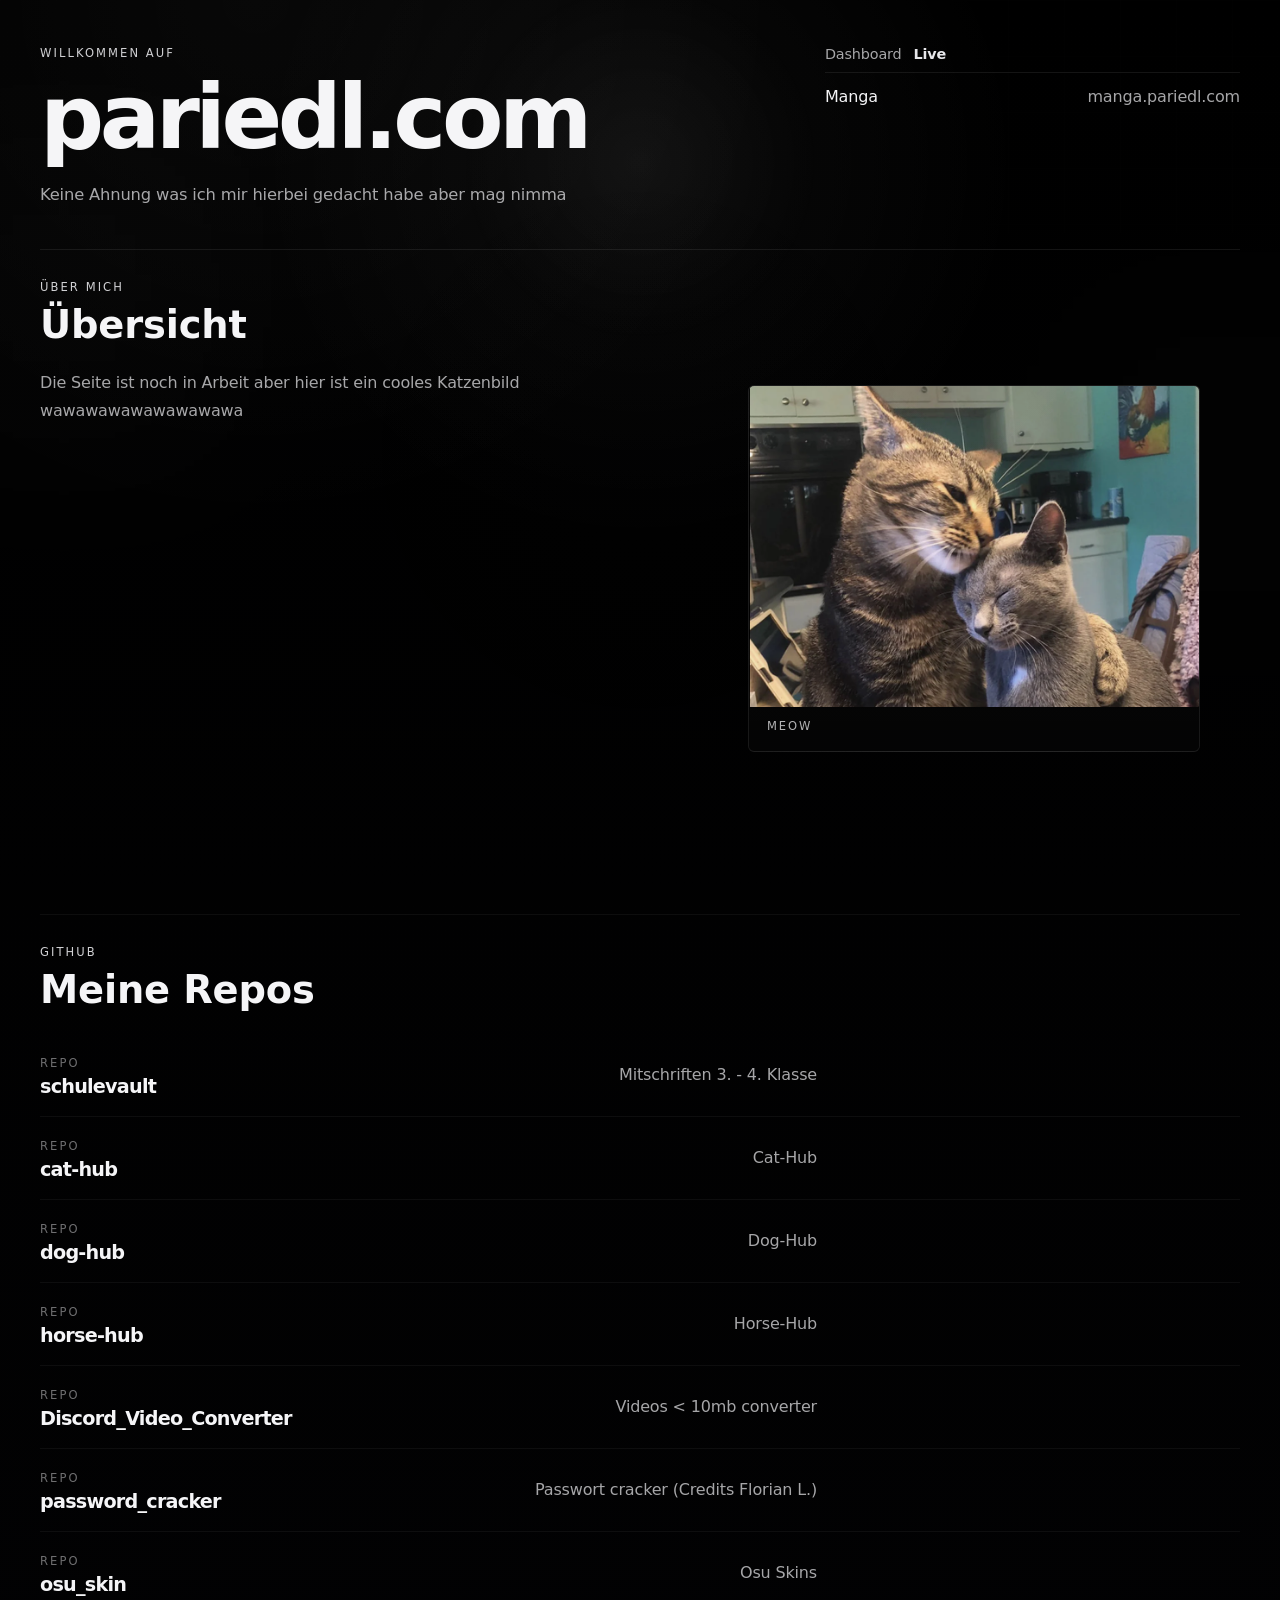
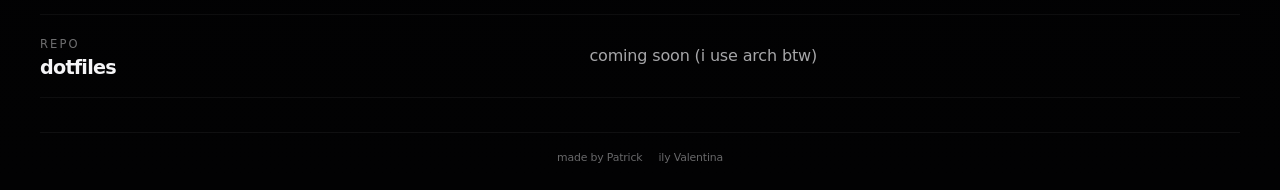
==== index.html @ 6866efeb "first commit" ====
<!doctype html>
<html lang="de">
  <head>
    <meta charset="UTF-8" />
    <meta name="viewport" content="width=device-width, initial-scale=1.0" />
    <meta name="description" content="Patrick's personal hub with welcome, about, projects and dashboard links." />
    <title>pariedl.com</title>
    <link rel="stylesheet" href="styles.css" />
  </head>
  <body>
    <div class="background-grid"></div>
    <div class="aurora aurora-left"></div>
    <div class="aurora aurora-right"></div>
    <div class="spotlight" aria-hidden="true"></div>

    <main class="shell">
      <section class="hero reveal">
        <div class="hero-copy">
          <p class="eyebrow">Willkommen auf</p>
          <h1>pariedl.com</h1>
          <p class="lede">
            Keine Ahnung was ich mir hierbei gedacht habe aber mag nimma
          </p>
        </div>

        <aside class="dashboard-panel" id="dashboard">
          <div class="panel-header">
            <span>Dashboard</span>
            <span class="status">Live</span>
          </div>
          <a class="link-row" href="https://manga.pariedl.com" target="_blank" rel="noopener noreferrer">
            <span>Manga</span>
            <span>manga.pariedl.com</span>
          </a>
          <!--
          <a class="link-row" href="https://pariedl.com" target="_blank" rel="noopener noreferrer">
            <span>Home</span>
            <span>Main domain</span>
          </a>
          -->
        </aside>
      </section>

      <section class="section reveal">
        <div class="section-head">
          <p class="section-label">Über mich</p>
          <h2>Übersicht</h2>
        </div>
        <div class="section-body split">
          <div>
            <p>
              Die Seite ist noch in Arbeit aber hier ist ein cooles Katzenbild
            </p>
            <p>
             wawawawawawawawawa
            </p>
          </div>
          <a class="image-link" href="https://patrickmaganime.github.io/cat-hub/" target="_blank" rel="noopener noreferrer">
            <figure class="image-placeholder">
              <img class="image-placeholder-media" src="bilder/car-love.png" alt="Bildplatzhalter für den Über-mich-Bereich" loading="lazy" />
              <figcaption class="image-placeholder-content">
                <span>meow</span>
              </figcaption>
            </figure>
          </a>
        </div>
      </section>

      <section class="section github-section reveal">
        <div class="section-head">
          <p class="section-label">GitHub</p>
          <h2>
            <a class="section-title-link" href="https://github.com/PatrickMagAnime" target="_blank" rel="noopener noreferrer">
              Meine Repos
            </a>
          </h2>
        </div>
        <div class="section-body github-layout">
          <div class="project-list github-list">
            <a class="project-row" href="https://github.com/PatrickMagAnime/schulevault" target="_blank" rel="noopener noreferrer">
              <div>
                <span class="project-meta">Repo</span>
                <h3>schulevault</h3>
              </div>
              <p>Mitschriften 3. - 4. Klasse</p>
            </a>

            <a class="project-row" href="https://patrickmaganime.github.io/cat-hub/" target="_blank" rel="noopener noreferrer">
              <div>
                <span class="project-meta">Repo</span>
                <h3>cat-hub</h3>
              </div>
              <p>Cat-Hub</p>
            </a>

            <a class="project-row" href="https://patrickmaganime.github.io/dog-hub/" target="_blank" rel="noopener noreferrer">
              <div>
                <span class="project-meta">Repo</span>
                <h3>dog-hub</h3>
              </div>
              <p>Dog-Hub</p>
            </a>

            <a class="project-row" href="https://patrickmaganime.github.io/horse-hub/" target="_blank" rel="noopener noreferrer">
              <div>
                <span class="project-meta">Repo</span>
                <h3>horse-hub</h3>
              </div>
              <p>Horse-Hub</p>
            </a>

            <a class="project-row" href="https://github.com/PatrickMagAnime/Discord_Video_Converter" target="_blank" rel="noopener noreferrer">
              <div>
                <span class="project-meta">Repo</span>
                <h3>Discord_Video_Converter</h3>
              </div>
              <p>Videos < 10mb converter</p>
            </a>

            <a class="project-row" href="https://github.com/PatrickMagAnime/password_cracker" target="_blank" rel="noopener noreferrer">
              <div>
                <span class="project-meta">Repo</span>
                <h3>password_cracker</h3>
              </div>
              <p>Passwort cracker (Credits Florian L.)</p>
            </a>

            <a class="project-row" href="https://github.com/PatrickMagAnime/osu_skin" target="_blank" rel="noopener noreferrer">
              <div>
                <span class="project-meta">Repo</span>
                <h3>osu_skin</h3>
              </div>
              <p>Osu Skins</p>
            </a>

            <a class="project-row" href="https://github.com/PatrickMagAnime/dotfiles" target="_blank" rel="noopener noreferrer">
              <div>
                <span class="project-meta">Repo</span>
                <h3>dotfiles</h3>
              </div>
              <p>coming soon (i use arch btw)</p>
            </a>
          </div>
        </div>
      </section>


      <footer class="footer">
        <span>made by Patrick</span>
        <span>ily Valentina</span>
      </footer>
    </main>

    <script src="script.js"></script>
  </body>
</html>
---- styles.css ----
:root {
  color-scheme: dark;
  --bg: #020203;
  --surface: #0a0a0d;
  --surface-strong: #101015;
  --surface-soft: rgba(255, 255, 255, 0.03);
  --line: rgba(255, 255, 255, 0.08);
  --line-strong: rgba(255, 255, 255, 0.14);
  --text: #f5f5f7;
  --muted: rgba(245, 245, 247, 0.68);
  --accent: #d0d0d3;
  --shadow: 0 24px 80px rgba(0, 0, 0, 0.55);
  --radius: 6px;
  --pointer-x: 50vw;
  --pointer-y: 18vh;
}

* {
  box-sizing: border-box;
}

html {
  scroll-behavior: smooth;
}

body {
  margin: 0;
  min-height: 100vh;
  display: flex;
  flex-direction: column;
  background:
    radial-gradient(circle at var(--pointer-x) var(--pointer-y), rgba(255, 255, 255, 0.04), transparent 22%),
    radial-gradient(circle at 20% 0%, rgba(255, 255, 255, 0.03), transparent 26%),
    linear-gradient(180deg, #000 0%, var(--bg) 100%);
  color: var(--text);
  font-family: "SF Pro Display", "SF Pro Text", -apple-system, BlinkMacSystemFont, "Segoe UI", system-ui, sans-serif;
  overflow-x: hidden;
  letter-spacing: -0.01em;
}

body::before {
  content: "";
  position: fixed;
  inset: 0;
  pointer-events: none;
  background-image: linear-gradient(rgba(255, 255, 255, 0.025) 1px, transparent 1px), linear-gradient(90deg, rgba(255, 255, 255, 0.025) 1px, transparent 1px);
  background-size: 56px 56px;
  opacity: 0.25;
  mask-image: linear-gradient(180deg, rgba(0, 0, 0, 0.8), transparent 95%);
}

.background-grid,
.aurora,
.spotlight {
  position: fixed;
  pointer-events: none;
}

.background-grid {
  inset: 0;
  background: radial-gradient(circle at center, rgba(255, 255, 255, 0.02), transparent 55%);
  opacity: 0.25;
}

.aurora {
  filter: blur(90px);
  opacity: 0.14;
}

.aurora-left {
  width: 24rem;
  height: 24rem;
  left: -8rem;
  top: 6rem;
  background: rgba(255, 255, 255, 0.12);
}

.aurora-right {
  width: 22rem;
  height: 22rem;
  right: -8rem;
  top: 18rem;
  background: rgba(255, 255, 255, 0.08);
}

.spotlight {
  left: calc(var(--pointer-x) - 12rem);
  top: calc(var(--pointer-y) - 12rem);
  width: 24rem;
  height: 24rem;
  border-radius: 50%;
  background: radial-gradient(circle, rgba(255, 255, 255, 0.06) 0%, transparent 68%);
  opacity: 0.6;
}

.shell {
  position: relative;
  flex: 1;
  min-height: 100svh;
  z-index: 1;
  width: min(1200px, calc(100% - 28px));
  margin: 0 auto;
  padding: 18px 0 16px;
  display: flex;
  flex-direction: column;
}

.hero {
  display: grid;
  grid-template-columns: minmax(0, 1.55fr) minmax(280px, 0.85fr);
  gap: 28px;
  padding: 28px 0 40px;
  border-bottom: 1px solid var(--line);
}

.eyebrow,
.section-label,
.project-meta {
  margin: 0 0 12px;
  color: var(--accent);
  text-transform: uppercase;
  letter-spacing: 0.18em;
  font-size: 0.72rem;
}

.hero h1,
.content-card h2,
.projects h2,
.project-card h3 {
  margin: 0;
  letter-spacing: -0.05em;
  line-height: 1.02;
}

.hero h1 {
  font-size: clamp(3rem, 7vw, 6.6rem);
  max-width: 8ch;
}

.lede,
.content-card p,
.section-note,
.project-card p,
.mini-subtitle {
  margin: 0;
  color: var(--muted);
  line-height: 1.7;
}

.lede {
  margin-top: 18px;
  max-width: 64ch;
  font-size: 1.02rem;
}

.button,
.project-card,
.mini-card {
  color: inherit;
  text-decoration: none;
  transition: transform 180ms ease, border-color 180ms ease, background 180ms ease, box-shadow 180ms ease;
}

.button {
  display: inline-flex;
  align-items: center;
  justify-content: center;
  min-height: 44px;
  padding: 0 16px;
  border-radius: 999px;
  border: 1px solid var(--line-strong);
  background: rgba(255, 255, 255, 0.02);
  font-weight: 600;
}

.button.primary {
  background: rgba(255, 255, 255, 0.06);
}

.button.ghost {
  background: transparent;
}

.button:hover,
.button:focus-visible,
.project-card:hover,
.project-card:focus-visible,
.mini-card:hover,
.mini-card:focus-visible {
  transform: translateY(-2px);
  border-color: rgba(255, 255, 255, 0.2);
  box-shadow: 0 14px 28px rgba(0, 0, 0, 0.28);
  outline: none;
}

.button.wide {
  width: 100%;
}

.dashboard-panel {
  display: grid;
  gap: 10px;
  align-content: start;
  padding: 0;
}

.panel-header,
.section-head,
.section-head.compact {
  display: flex;
  justify-content: flex-start;
  align-items: flex-start;
  gap: 12px;
}

.panel-header {
  font-size: 0.9rem;
  color: var(--muted);
}

.status {
  color: #e7e7ea;
  font-weight: 600;
}

.link-row {
  display: flex;
  justify-content: space-between;
  align-items: center;
  gap: 16px;
  padding: 14px 0;
  color: inherit;
  text-decoration: none;
  border-top: 1px solid var(--line);
}

.link-row span:last-child {
  color: var(--muted);
}

.link-row:hover,
.link-row:focus-visible {
  outline: none;
  color: var(--text);
}

.section {
  padding: 30px 0 34px;
}

.github-section {
  margin-top: 7rem;
}

.github-layout {
  grid-template-columns: 1fr;
  gap: 24px;
}

.github-list {
  width: 100%;
  justify-self: start;
}

.section-head {
  display: grid;
  gap: 8px;
  margin-bottom: 22px;
}

.section-head h2 {
  margin: 0;
  font-size: clamp(1.9rem, 3vw, 2.8rem);
}

.section-title-link {
  color: inherit;
  text-decoration: none;
}

.section-title-link:hover,
.section-title-link:focus-visible {
  outline: none;
  color: var(--text);
}

.section-head .section-label {
  margin-bottom: 0;
}

.section-body {
  display: grid;
  gap: 18px;
}

.section-body.split {
  grid-template-columns: minmax(0, 1.1fr) minmax(260px, 0.9fr);
  align-items: start;
}

.section-body.compact {
  max-width: 60ch;
}

.section-body p {
  margin: 0;
  color: var(--muted);
  line-height: 1.75;
}

.image-link {
  display: block;
  color: inherit;
  text-decoration: none;
}

.image-link:hover,
.image-link:focus-visible {
  outline: none;
}

.image-placeholder {
  position: relative;
  display: grid;
  gap: 0;
  overflow: hidden;
  background:
    linear-gradient(180deg, rgba(255, 255, 255, 0.04), rgba(255, 255, 255, 0.015)),
    radial-gradient(circle at top, rgba(255, 255, 255, 0.05), transparent 55%);
  border: 1px solid var(--line);
  border-radius: var(--radius);
}

.image-placeholder.large {
  width: 100%;
}

.image-placeholder-media {
  width: 100%;
  height: auto;
  display: block;
  transform: translateY(-14px);
  margin-bottom: -14px;
  opacity: 0.95;
}

.image-placeholder-media.is-missing {
  opacity: 0;
}

.image-placeholder-content {
  display: grid;
  gap: 10px;
  padding: 12px 18px 18px;
}

.image-placeholder-content span {
  font-size: 0.72rem;
  letter-spacing: 0.16em;
  text-transform: uppercase;
  color: rgba(245, 245, 247, 0.72);
}

.image-placeholder-content p {
  margin-top: 10px;
  max-width: 32ch;
  color: var(--muted);
}

.gallery-grid {
  display: grid;
  grid-template-columns: 1.25fr 1fr 1fr;
  gap: 18px;
}

.project-list {
  display: grid;
}

.project-row {
  display: grid;
  grid-template-columns: minmax(0, 0.8fr) minmax(0, 1.2fr);
  gap: 20px;
  align-items: center;
  padding: 18px 0;
  color: inherit;
  text-decoration: none;
  border-bottom: 1px solid rgba(255, 255, 255, 0.05);
}

.project-row:hover,
.project-row:focus-visible {
  outline: none;
  color: var(--text);
}

.project-row h3 {
  margin: 4px 0 0;
  font-size: 1.2rem;
  letter-spacing: -0.04em;
}

.project-row p {
  margin: 0;
  color: var(--muted);
  text-align: right;
}

.github-list .project-row p {
  max-width: 28ch;
}

.github-list .project-row h3 {
  word-break: break-word;
}

.project-meta {
  color: rgba(245, 245, 247, 0.45);
  margin-bottom: 0;
}

.gallery-grid {
  display: grid;
  grid-template-columns: 1.25fr 1fr 1fr;
  gap: 18px;
}

.section + .section {
  border-top: 1px solid rgba(255, 255, 255, 0.05);
}

.footer {
  display: flex;
  justify-content: center;
  gap: 16px;
  padding: 18px 0 10px;
  border-top: 1px solid rgba(255, 255, 255, 0.06);
  font-size: 0.68rem;
  color: rgba(245, 245, 247, 0.42);
  margin-top: auto;
}

.reveal {
  opacity: 0;
  transform: translateY(18px);
  transition: opacity 700ms ease, transform 700ms ease;
}

.reveal.is-visible {
  opacity: 1;
  transform: translateY(0);
}

.click-ripple {
  position: fixed;
  width: 18px;
  height: 18px;
  border-radius: 50%;
  pointer-events: none;
  border: 1px solid rgba(255, 255, 255, 0.38);
  transform: translate(-50%, -50%) scale(0.1);
  animation: ripple 520ms ease-out forwards;
}

@keyframes ripple {
  0% {
    opacity: 0.75;
    transform: translate(-50%, -50%) scale(0.1);
  }

  100% {
    opacity: 0;
    transform: translate(-50%, -50%) scale(3.2);
  }
}

@media (max-width: 960px) {
  .hero,
  .section-body.split,
  .gallery-grid,
  .project-row {
    grid-template-columns: 1fr;
  }

  .section-head {
    flex-direction: column;
  }

  .section-note {
    max-width: none;
    text-align: left;
  }

  .project-row p {
    text-align: left;
  }

  .github-list .project-row p {
    max-width: none;
  }
}

@media (max-width: 640px) {
  .shell {
    width: min(100% - 16px, 1200px);
  }

  .hero,
  .section {
    padding: 22px 0 26px;
  }

  .github-section {
    margin-top: 4rem;
  }

  .hero h1 {
    max-width: 100%;
  }

  .project-row {
    gap: 10px;
  }

  .footer {
    flex-direction: column;
    gap: 4px;
    align-items: center;
  }
}

@media (prefers-reduced-motion: reduce) {
  html {
    scroll-behavior: auto;
  }

  *,
  *::before,
  *::after {
    animation-duration: 0.01ms !important;
    animation-iteration-count: 1 !important;
    transition-duration: 0.01ms !important;
  }
}
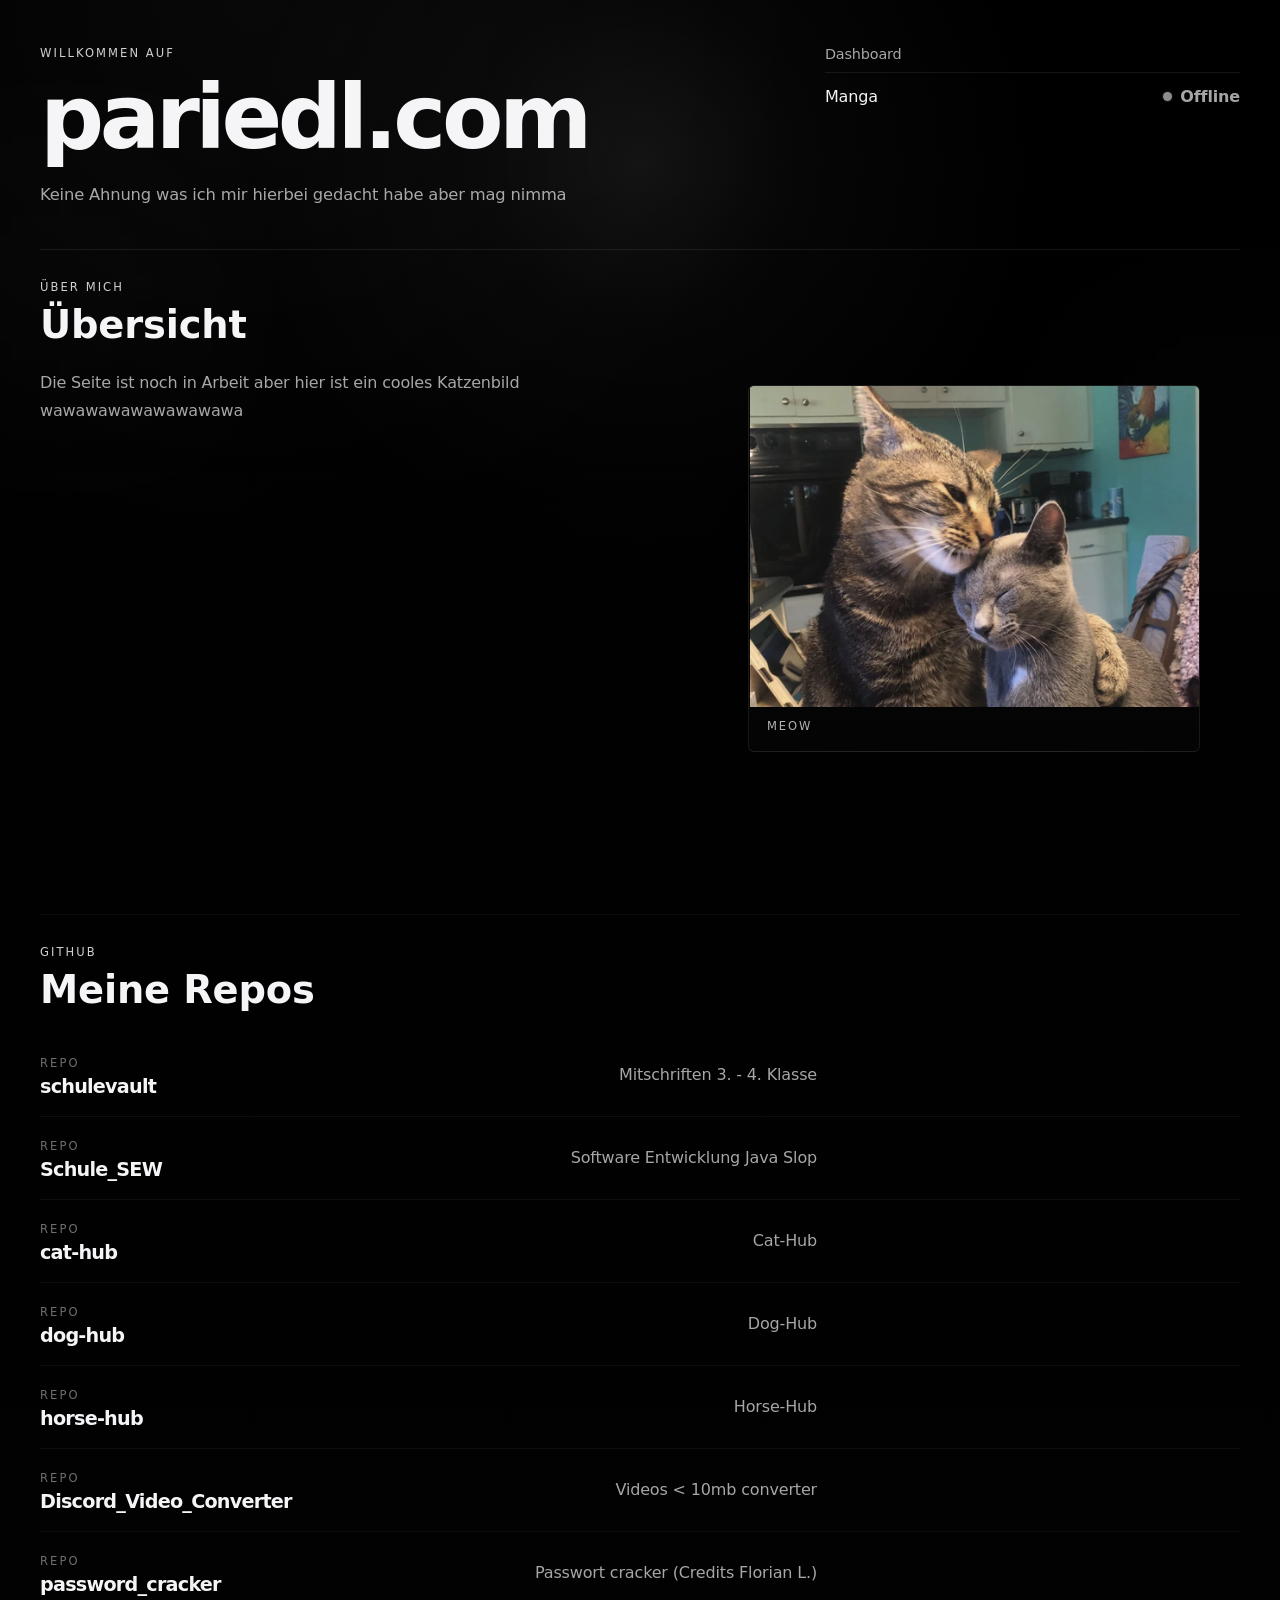
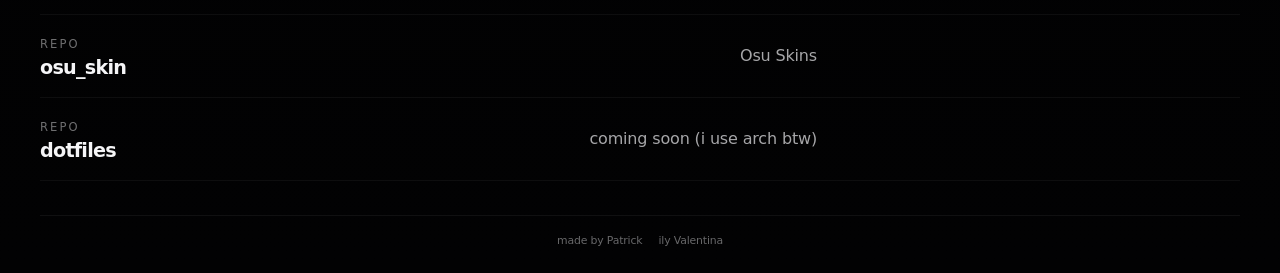
==== commit 0f3d18f5: "minor changes" ====
--- a/index.html
+++ b/index.html
@@ -4,6 +4,7 @@
     <meta charset="UTF-8" />
     <meta name="viewport" content="width=device-width, initial-scale=1.0" />
     <meta name="description" content="Patrick's personal hub with welcome, about, projects and dashboard links." />
+    <meta name="site-marker" content="pariedl-home-2026-07-13" />
     <title>pariedl.com</title>
     <link rel="stylesheet" href="styles.css" />
   </head>
@@ -26,11 +27,13 @@
         <aside class="dashboard-panel" id="dashboard">
           <div class="panel-header">
             <span>Dashboard</span>
-            <span class="status">Live</span>
           </div>
-          <a class="link-row" href="https://manga.pariedl.com" target="_blank" rel="noopener noreferrer">
+          <a class="link-row" href="https://manga.pariedl.com" target="_blank" rel="noopener noreferrer" data-service-url="https://manga.pariedl.com">
             <span>Manga</span>
-            <span>manga.pariedl.com</span>
+            <span class="service-status" data-status>
+              <span class="status-dot" aria-hidden="true"></span>
+              <span class="status-text">Prüfe…</span>
+            </span>
           </a>
           <!--
           <a class="link-row" href="https://pariedl.com" target="_blank" rel="noopener noreferrer">
@@ -83,6 +86,14 @@
                 <h3>schulevault</h3>
               </div>
               <p>Mitschriften 3. - 4. Klasse</p>
+            </a>
+
+            <a class="project-row" href="https://github.com/PatrickMagAnime/Schule_SEW" target="_blank" rel="noopener noreferrer">
+              <div>
+                <span class="project-meta">Repo</span>
+                <h3>Schule_SEW</h3>
+              </div>
+              <p>Software Entwicklung Java Slop</p>
             </a>
 
             <a class="project-row" href="https://patrickmaganime.github.io/cat-hub/" target="_blank" rel="noopener noreferrer">
--- a/styles.css
+++ b/styles.css
@@ -219,6 +219,43 @@
 }
 
 .status {
+  display: inline-flex;
+  align-items: center;
+  gap: 8px;
+}
+
+.status-dot {
+  width: 9px;
+  height: 9px;
+  border-radius: 50%;
+  background: #8c8c8c;
+  box-shadow: 0 0 0 1px rgba(255, 255, 255, 0.08);
+}
+
+.status.is-loading .status-dot {
+  background: #8c8c8c;
+}
+
+.status.is-online .status-dot {
+  background: #4ade80;
+  box-shadow: 0 0 10px rgba(74, 222, 128, 0.45);
+}
+
+.status.is-offline .status-dot {
+  background: #ef4444;
+  box-shadow: 0 0 10px rgba(239, 68, 68, 0.45);
+}
+
+.service-status {
+  display: inline-flex;
+  align-items: center;
+  gap: 8px;
+  color: #e7e7ea;
+  font-weight: 600;
+  justify-self: end;
+}
+
+.status {
   color: #e7e7ea;
   font-weight: 600;
 }
@@ -502,24 +539,51 @@
 
 @media (max-width: 640px) {
   .shell {
-    width: min(100% - 16px, 1200px);
+    width: min(100% - 14px, 1200px);
+    padding: 12px 0 12px;
   }
 
   .hero,
   .section {
-    padding: 22px 0 26px;
+    padding: 18px 0 22px;
   }
 
   .github-section {
-    margin-top: 4rem;
+    margin-top: 2.5rem;
+  }
+
+  .hero {
+    gap: 18px;
   }
 
   .hero h1 {
     max-width: 100%;
   }
 
+  .section-head {
+    gap: 4px;
+    margin-bottom: 16px;
+  }
+
+  .section-body {
+    gap: 14px;
+  }
+
+  .link-row {
+    padding: 12px 0;
+  }
+
+  .image-placeholder-content {
+    padding: 10px 14px 14px;
+  }
+
+  .image-placeholder-content p {
+    margin-top: 6px;
+  }
+
   .project-row {
-    gap: 10px;
+    gap: 8px;
+    padding: 14px 0;
   }
 
   .footer {
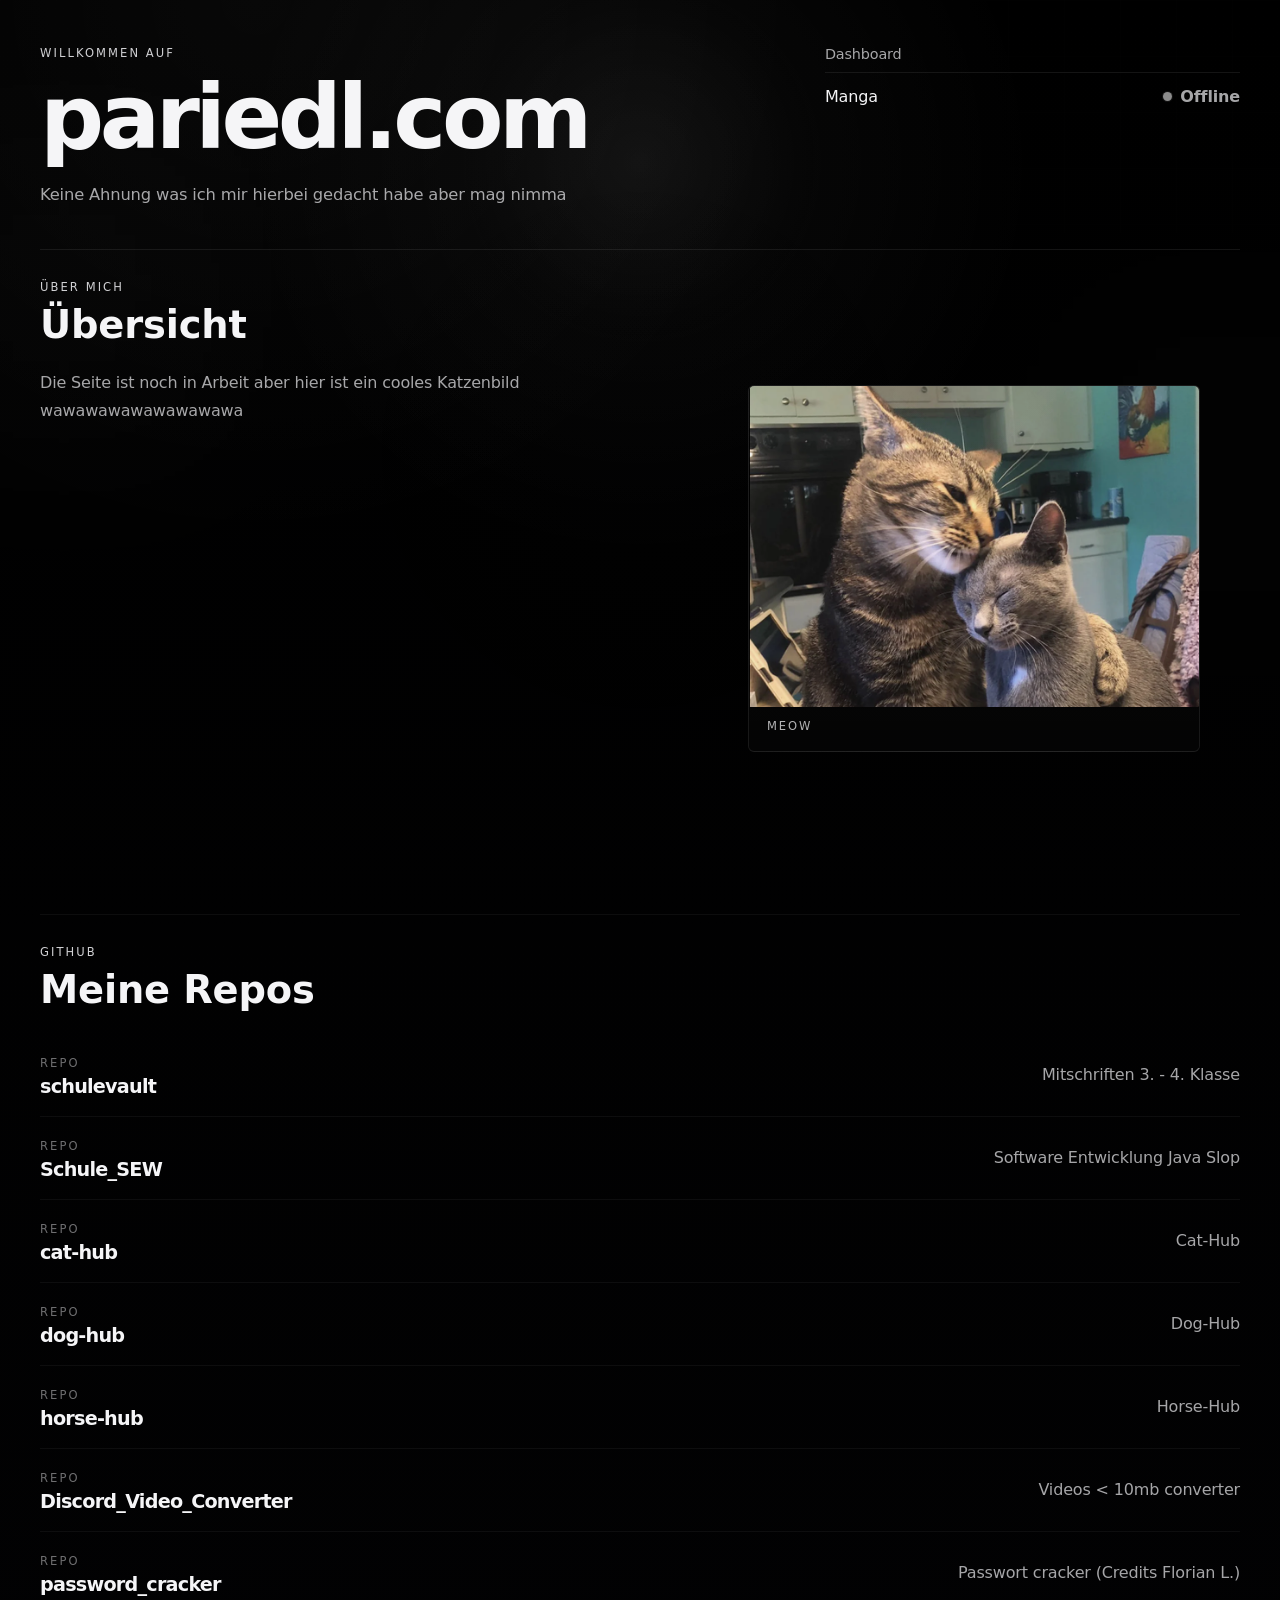
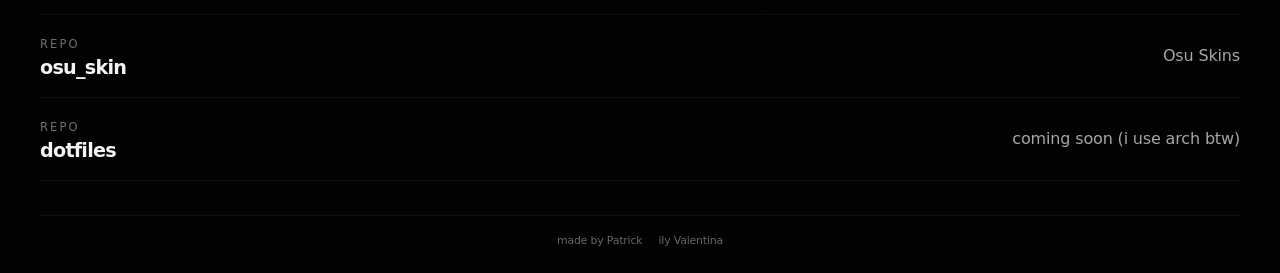
==== commit ff3b8e78: "minor changes" ====
--- a/index.html
+++ b/index.html
@@ -28,7 +28,7 @@
           <div class="panel-header">
             <span>Dashboard</span>
           </div>
-          <a class="link-row" href="https://manga.pariedl.com" target="_blank" rel="noopener noreferrer" data-service-url="https://manga.pariedl.com">
+          <a class="link-row" href="https://manga.pariedl.com" target="_blank" rel="noopener noreferrer" data-service-health="/health/manga">
             <span>Manga</span>
             <span class="service-status" data-status>
               <span class="status-dot" aria-hidden="true"></span>
--- a/styles.css
+++ b/styles.css
@@ -19,6 +19,11 @@
   box-sizing: border-box;
 }
 
+a,
+a:visited {
+  color: inherit;
+}
+
 html {
   scroll-behavior: smooth;
 }
@@ -236,6 +241,11 @@
   background: #8c8c8c;
 }
 
+.status.is-local .status-dot {
+  background: #8c8c8c;
+  box-shadow: 0 0 0 1px rgba(255, 255, 255, 0.08);
+}
+
 .status.is-online .status-dot {
   background: #4ade80;
   box-shadow: 0 0 10px rgba(74, 222, 128, 0.45);
@@ -441,6 +451,7 @@
   margin: 0;
   color: var(--muted);
   text-align: right;
+  justify-self: end;
 }
 
 .github-list .project-row p {
@@ -530,6 +541,7 @@
 
   .project-row p {
     text-align: left;
+    justify-self: start;
   }
 
   .github-list .project-row p {
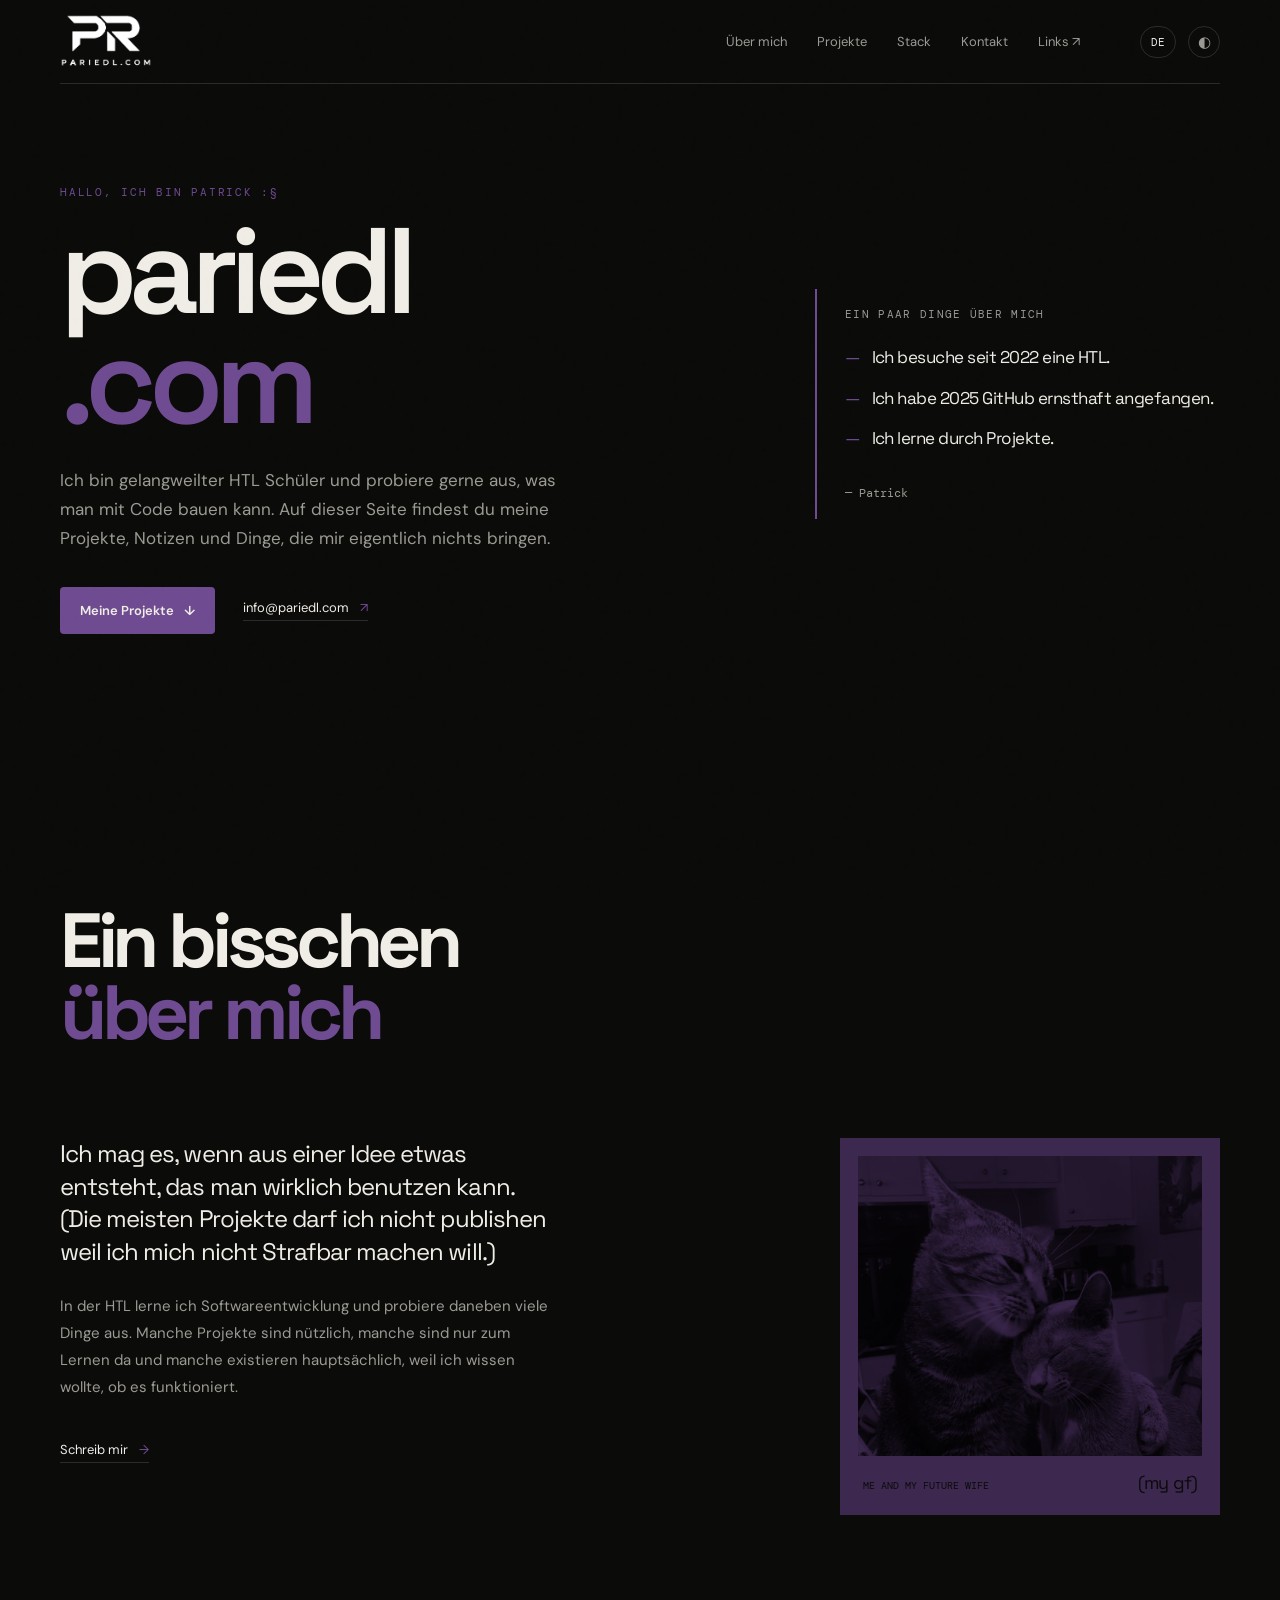
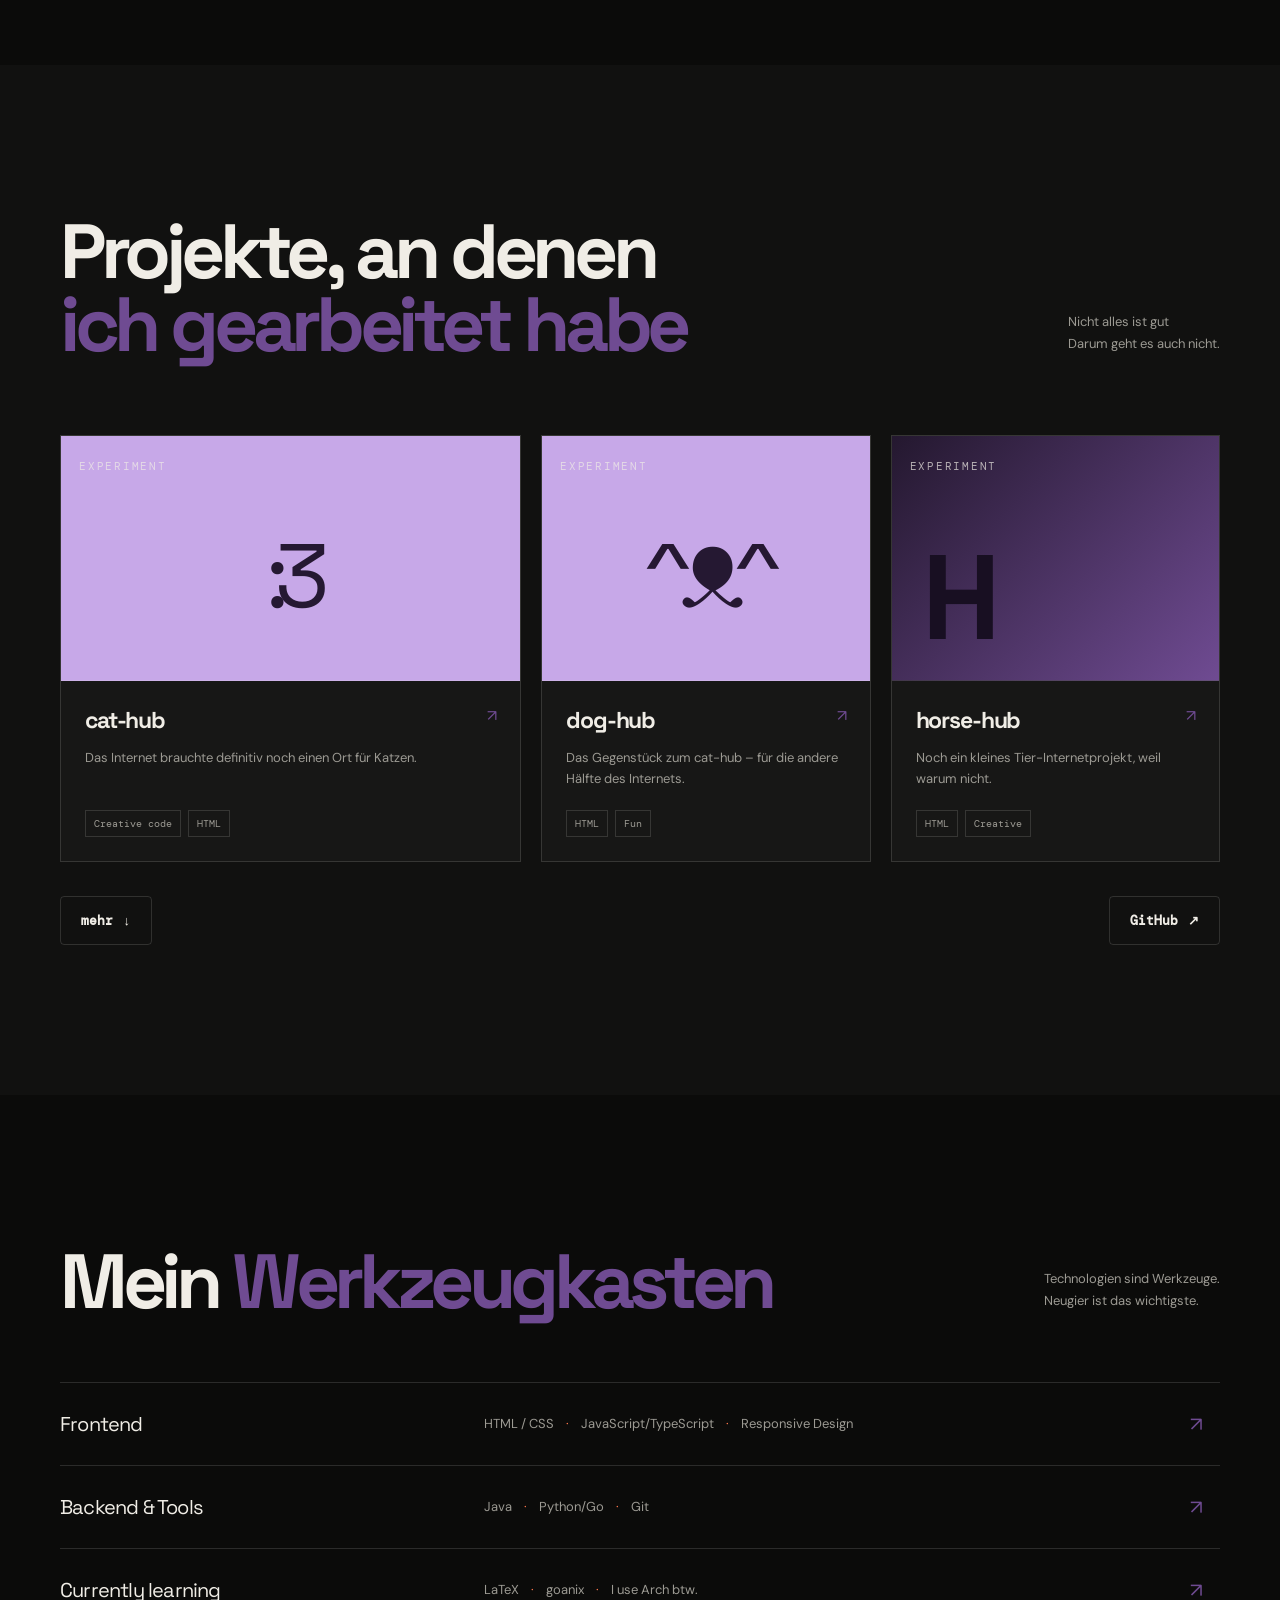
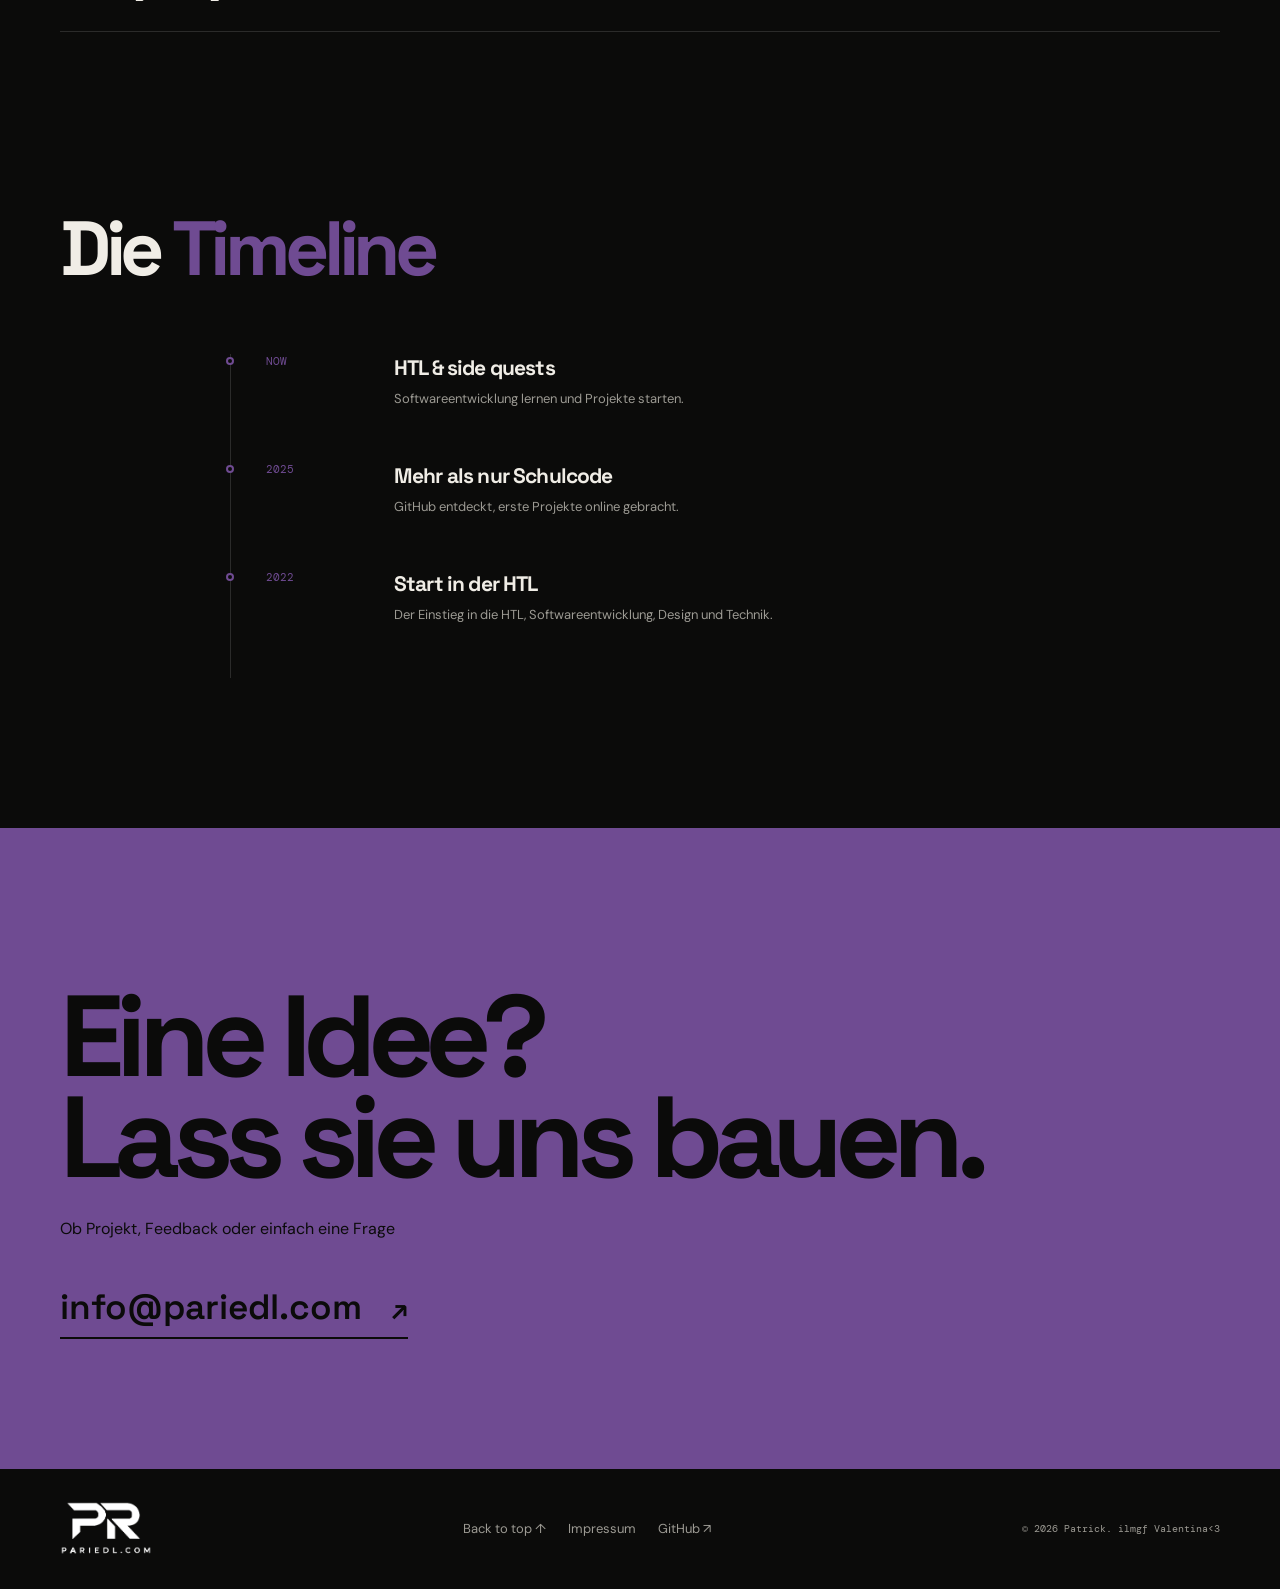
==== commit f2f249ea: "komplett neue seite | wip" ====
--- a/index.html
+++ b/index.html
@@ -3,165 +3,95 @@
   <head>
     <meta charset="UTF-8" />
     <meta name="viewport" content="width=device-width, initial-scale=1.0" />
-    <meta name="description" content="Patrick's personal hub with welcome, about, projects and dashboard links." />
-    <meta name="site-marker" content="pariedl-home-2026-07-13" />
+    <meta name="description" content="pariedl.com" />
+    <meta name="theme-color" content="#080808" />
     <title>pariedl.com</title>
     <link rel="stylesheet" href="styles.css" />
   </head>
-  <body>
-    <div class="background-grid"></div>
-    <div class="aurora aurora-left"></div>
-    <div class="aurora aurora-right"></div>
-    <div class="spotlight" aria-hidden="true"></div>
+  <body class="home-page">
+    <div class="noise" aria-hidden="true"></div>
+    <div class="orb orb-one" aria-hidden="true"></div>
+    <div class="orb orb-two" aria-hidden="true"></div>
 
-    <main class="shell">
-      <section class="hero reveal">
-        <div class="hero-copy">
-          <p class="eyebrow">Willkommen auf</p>
-          <h1>pariedl.com</h1>
-          <p class="lede">
-            Keine Ahnung was ich mir hierbei gedacht habe aber mag nimma
-          </p>
+    <header class="site-header">
+      <a class="brand" href="#top" aria-label="Zur Startseite">
+        <img src="bilder/pariedl-logo.png" alt="pariedl.com" />
+      </a>
+      <nav class="main-nav" aria-label="Hauptnavigation">
+        <a href="#about">Über mich</a>
+        <a href="#work">Projekte</a>
+        <a href="#stack">Stack</a>
+        <a href="#contact">Kontakt</a>
+        <a href="linktree.html">Links ↗</a>
+      </nav>
+      <button class="language-button" type="button" aria-label="Sprache wechseln" title="Sprache wechseln">DE</button>
+      <button class="secret-theme-button" type="button" aria-label="Light- und Dark-Mode wechseln" title="Light- und Dark-Mode wechseln">◐</button>
+      <button class="menu-toggle" aria-label="Menü öffnen" aria-expanded="false">MENU</button>
+    </header>
+
+    <main id="top">
+      <section class="hero page-width">
+        <div class="hero-copy reveal">
+          <p class="kicker">Hallo, ich bin Patrick :§</p>
+          <h1>pariedl<br /><em>.com</em></h1>
+          <p class="hero-text">Ich bin gelangweilter HTL Schüler und probiere gerne aus, was man mit Code bauen kann. Auf dieser Seite findest du meine Projekte, Notizen und Dinge, die mir eigentlich nichts bringen.</p>
+          <div class="hero-actions">
+            <a class="button button-primary" href="#work">Meine Projekte <span>↓</span></a>
+            <a class="text-link" href="mailto:info@pariedl.com">info@pariedl.com <span>↗</span></a>
+          </div>
         </div>
-
-        <aside class="dashboard-panel" id="dashboard">
-          <div class="panel-header">
-            <span>Dashboard</span>
-          </div>
-          <a class="link-row" href="https://manga.pariedl.com" target="_blank" rel="noopener noreferrer" data-service-health="/health/manga">
-            <span>Manga</span>
-            <span class="service-status" data-status>
-              <span class="status-dot" aria-hidden="true"></span>
-              <span class="status-text">Prüfe…</span>
-            </span>
-          </a>
-          <!--
-          <a class="link-row" href="https://pariedl.com" target="_blank" rel="noopener noreferrer">
-            <span>Home</span>
-            <span>Main domain</span>
-          </a>
-          -->
-        </aside>
+        <div class="hero-side hero-note reveal delay-one"><p class="note-label">Ein paar Dinge über mich</p><ul><li>Ich besuche seit 2022 eine HTL.</li><li>Ich habe 2025 GitHub ernsthaft angefangen.</li><li>Ich lerne durch Projekte.</li></ul><span class="note-signature">— Patrick</span></div>
       </section>
 
-      <section class="section reveal">
-        <div class="section-head">
-          <p class="section-label">Über mich</p>
-          <h2>Übersicht</h2>
-        </div>
-        <div class="section-body split">
-          <div>
-            <p>
-              Die Seite ist noch in Arbeit aber hier ist ein cooles Katzenbild
-            </p>
-            <p>
-             wawawawawawawawawa
-            </p>
-          </div>
-          <a class="image-link" href="https://patrickmaganime.github.io/cat-hub/" target="_blank" rel="noopener noreferrer">
-            <figure class="image-placeholder">
-              <img class="image-placeholder-media" src="bilder/car-love.png" alt="Bildplatzhalter für den Über-mich-Bereich" loading="lazy" />
-              <figcaption class="image-placeholder-content">
-                <span>meow</span>
-              </figcaption>
-            </figure>
-          </a>
+      <section id="about" class="section page-width">
+        <div class="section-intro reveal"><h2>Ein bisschen<br /><em>über mich</em></h2></div>
+        <div class="about-grid">
+          <div class="about-copy reveal"><p class="large-copy">Ich mag es, wenn aus einer Idee etwas entsteht, das man wirklich benutzen kann. (Die meisten Projekte darf ich nicht publishen weil ich mich nicht Strafbar machen will.)</p><p>In der HTL lerne ich Softwareentwicklung und probiere daneben viele Dinge aus. Manche Projekte sind nützlich, manche sind nur zum Lernen da und manche existieren hauptsächlich, weil ich wissen wollte, ob es funktioniert.</p><a class="arrow-link" href="#contact">Schreib mir <span>→</span></a></div>
+          <div class="portrait-card reveal delay-one"><img src="bilder/car-love.png" alt="Ein persönlicher Schnappschuss" /><div class="portrait-label"><span>me and my future wife </span><strong>(my gf)</strong></div></div>
         </div>
       </section>
 
-      <section class="section github-section reveal">
-        <div class="section-head">
-          <p class="section-label">GitHub</p>
-          <h2>
-            <a class="section-title-link" href="https://github.com/PatrickMagAnime" target="_blank" rel="noopener noreferrer">
-              Meine Repos
-            </a>
-          </h2>
-        </div>
-        <div class="section-body github-layout">
-          <div class="project-list github-list">
-            <a class="project-row" href="https://github.com/PatrickMagAnime/schulevault" target="_blank" rel="noopener noreferrer">
-              <div>
-                <span class="project-meta">Repo</span>
-                <h3>schulevault</h3>
-              </div>
-              <p>Mitschriften 3. - 4. Klasse</p>
-            </a>
-
-            <a class="project-row" href="https://github.com/PatrickMagAnime/Schule_SEW" target="_blank" rel="noopener noreferrer">
-              <div>
-                <span class="project-meta">Repo</span>
-                <h3>Schule_SEW</h3>
-              </div>
-              <p>Software Entwicklung Java Slop</p>
-            </a>
-
-            <a class="project-row" href="https://patrickmaganime.github.io/cat-hub/" target="_blank" rel="noopener noreferrer">
-              <div>
-                <span class="project-meta">Repo</span>
-                <h3>cat-hub</h3>
-              </div>
-              <p>Cat-Hub</p>
-            </a>
-
-            <a class="project-row" href="https://patrickmaganime.github.io/dog-hub/" target="_blank" rel="noopener noreferrer">
-              <div>
-                <span class="project-meta">Repo</span>
-                <h3>dog-hub</h3>
-              </div>
-              <p>Dog-Hub</p>
-            </a>
-
-            <a class="project-row" href="https://patrickmaganime.github.io/horse-hub/" target="_blank" rel="noopener noreferrer">
-              <div>
-                <span class="project-meta">Repo</span>
-                <h3>horse-hub</h3>
-              </div>
-              <p>Horse-Hub</p>
-            </a>
-
-            <a class="project-row" href="https://github.com/PatrickMagAnime/Discord_Video_Converter" target="_blank" rel="noopener noreferrer">
-              <div>
-                <span class="project-meta">Repo</span>
-                <h3>Discord_Video_Converter</h3>
-              </div>
-              <p>Videos < 10mb converter</p>
-            </a>
-
-            <a class="project-row" href="https://github.com/PatrickMagAnime/password_cracker" target="_blank" rel="noopener noreferrer">
-              <div>
-                <span class="project-meta">Repo</span>
-                <h3>password_cracker</h3>
-              </div>
-              <p>Passwort cracker (Credits Florian L.)</p>
-            </a>
-
-            <a class="project-row" href="https://github.com/PatrickMagAnime/osu_skin" target="_blank" rel="noopener noreferrer">
-              <div>
-                <span class="project-meta">Repo</span>
-                <h3>osu_skin</h3>
-              </div>
-              <p>Osu Skins</p>
-            </a>
-
-            <a class="project-row" href="https://github.com/PatrickMagAnime/dotfiles" target="_blank" rel="noopener noreferrer">
-              <div>
-                <span class="project-meta">Repo</span>
-                <h3>dotfiles</h3>
-              </div>
-              <p>coming soon (i use arch btw)</p>
-            </a>
+      <section id="work" class="section section-dark">
+        <div class="page-width">
+          <div class="section-heading reveal"><div><h2>Projekte, an denen<br /><em>ich gearbeitet habe</em></h2></div><p>Nicht alles ist gut<br />Darum geht es auch nicht.</p></div>
+          <div class="project-grid">
+            <a class="project-card project-featured reveal" href="https://patrickmaganime.github.io/cat-hub/" target="_blank" rel="noopener noreferrer"><div class="project-visual cat-visual"><span class="visual-tag">EXPERIMENT</span><div class="cat-face">:3</div></div><div class="project-info"><h3>cat-hub <span>↗</span></h3><p>Das Internet brauchte definitiv noch einen Ort für Katzen.</p><div class="tags"><span>Creative code</span><span>HTML</span></div></div></a>
+            <a class="project-card reveal delay-one" href="https://patrickmaganime.github.io/dog-hub/" target="_blank" rel="noopener noreferrer"><div class="project-visual cat-visual"><span class="visual-tag">EXPERIMENT</span><div class="cat-face">^ᴥ^</div></div><div class="project-info"><h3>dog-hub <span>↗</span></h3><p>Das Gegenstück zum cat-hub – für die andere Hälfte des Internets.</p><div class="tags"><span>HTML</span><span>Fun</span></div></div></a>
+            <a class="project-card reveal delay-two" href="https://patrickmaganime.github.io/horse-hub/" target="_blank" rel="noopener noreferrer"><div class="project-visual vault-visual"><span class="visual-tag">EXPERIMENT</span><div class="vault-shape">H</div></div><div class="project-info"><h3>horse-hub <span>↗</span></h3><p>Noch ein kleines Tier-Internetprojekt, weil warum nicht.</p><div class="tags"><span>HTML</span><span>Creative</span></div></div></a>
+            <a class="project-card extra-project reveal" href="https://github.com/PatrickMagAnime/schulevault" target="_blank" rel="noopener noreferrer"><div class="project-visual vault-visual"><span class="visual-tag">WEB APP</span><div class="vault-shape">SV<span>↗</span></div><span class="visual-caption">notes, but make it useful.</span></div><div class="project-info"><h3>schulevault <span>↗</span></h3><p>Ein zentraler Ort für Mitschriften, Wissen und den Versuch, organisiert durch die HTL zu kommen.</p><div class="tags"><span>HTML/CSS</span><span>JavaScript</span><span>Utility</span></div></div></a>
+            <a class="project-card extra-project reveal" href="https://github.com/PatrickMagAnime/Schule_SEW" target="_blank" rel="noopener noreferrer"><div class="project-visual java-visual"><span class="visual-tag">SCHOOL</span><div class="terminal"><span>&gt; java</span><strong>System.out<br />.println();</strong></div></div><div class="project-info"><h3>Schule_SEW <span>↗</span></h3><p>Schulprojekte, Java-Syntax und viele Lernmomente.</p><div class="tags"><span>Java</span><span>Learning</span></div></div></a>
+            <a class="project-card extra-project reveal" href="https://github.com/PatrickMagAnime/Discord_Video_Converter" target="_blank" rel="noopener noreferrer"><div class="project-visual java-visual"><span class="visual-tag">TOOL</span><div class="terminal"><span>&gt; convert</span><strong>video<br />&lt; 10 MB</strong></div></div><div class="project-info"><h3>Discord Video Converter <span>↗</span></h3><p>Videos für Discord kleiner machen, ohne großes Drama.</p><div class="tags"><span>Python</span><span>Utility</span></div></div></a>
+            <a class="project-card extra-project reveal" href="https://github.com/PatrickMagAnime/osu_skin" target="_blank" rel="noopener noreferrer"><div class="project-visual cat-visual"><span class="visual-tag">CUSTOM</span><div class="cat-face">osu!</div></div><div class="project-info"><h3>osu_skin <span>↗</span></h3><p>Ein eigenes Skin-Projekt für osu!.</p><div class="tags"><span>Design</span><span>Game</span></div></div></a>
+            <a class="project-card extra-project reveal" href="https://github.com/PatrickMagAnime/dotfiles" target="_blank" rel="noopener noreferrer"><div class="project-visual vault-visual"><span class="visual-tag">SETUP</span><div class="vault-shape">~</div></div><div class="project-info"><h3>dotfiles <span>↗</span></h3><p>Meine Konfigurationen und der ewige Versuch, das Setup zu perfektionieren.</p><div class="tags"><span>Config</span><span>Arch</span></div></div></a>
           </div>
+          <div class="all-projects reveal"><button class="button button-outline project-toggle" type="button" aria-expanded="false">mehr <span>↓</span></button><a class="button button-outline" href="https://github.com/PatrickMagAnime" target="_blank" rel="noopener noreferrer">GitHub <span>↗</span></a></div>
         </div>
       </section>
 
+      <section id="stack" class="section page-width">
+        <div class="section-heading stack-heading reveal"><div><h2>Mein <em>Werkzeugkasten</em></h2></div><p>Technologien sind Werkzeuge.<br />Neugier ist das wichtigste.</p></div>
+        <div class="stack-list reveal">
+          <div class="stack-row"><strong>Frontend</strong><div class="stack-items"><span>HTML / CSS</span><span>JavaScript/TypeScript</span><span>Responsive Design</span></div><span class="stack-arrow">↗</span></div>
+          <div class="stack-row"><strong>Backend &amp; Tools</strong><div class="stack-items"><span>Java</span><span>Python/Go</span><span>Git</span></div><span class="stack-arrow">↗</span></div>
+          <div class="stack-row"><strong>Currently learning</strong><div class="stack-items"><span>LaTeX</span><span>goanix</span><span>I use Arch btw.</span></div><span class="stack-arrow">↗</span></div>
+        </div>
+      </section>
 
-      <footer class="footer">
-        <span>made by Patrick</span>
-        <span>ily Valentina</span>
-      </footer>
+      <section class="section timeline-section page-width">
+        <div class="section-intro reveal"><h2>Die <em>Timeline</em></h2></div>
+        <div class="timeline">
+          <div class="timeline-item reveal"><span class="timeline-year">NOW</span><div><h3>HTL &amp; side quests</h3><p>Softwareentwicklung lernen und Projekte starten.</p></div><span class="timeline-dot"></span></div>
+          <div class="timeline-item reveal delay-one"><span class="timeline-year">2025</span><div><h3>Mehr als nur Schulcode</h3><p>GitHub entdeckt, erste Projekte online gebracht.</p></div><span class="timeline-dot"></span></div>
+          <div class="timeline-item reveal delay-two"><span class="timeline-year">2022</span><div><h3>Start in der HTL</h3><p>Der Einstieg in die HTL, Softwareentwicklung, Design und Technik.</p></div><span class="timeline-dot"></span></div>
+        </div>
+      </section>
+
+      <section id="contact" class="contact-section">
+        <div class="page-width contact-inner reveal"><h2>Eine Idee?<br /><em>Lass sie uns bauen.</em></h2><p>Ob Projekt, Feedback oder einfach eine Frage</p><a class="contact-email" href="mailto:info@pariedl.com">info@pariedl.com <span>↗</span></a></div>
+      </section>
     </main>
 
+    <footer class="site-footer page-width"><a class="brand" href="#top"><img src="bilder/pariedl-logo.png" alt="pariedl.com" /></a><div class="footer-links"><a href="#top">Back to top ↑</a><a href="impressum.html">Impressum</a><a href="https://github.com/PatrickMagAnime" target="_blank" rel="noopener noreferrer">GitHub ↗</a></div><span class="footer-note">© 2026 Patrick. ilmgf Valentina&lt;3</span></footer>
     <script src="script.js"></script>
   </body>
 </html>
--- a/styles.css
+++ b/styles.css
@@ -1,620 +1,19 @@
-:root {
-  color-scheme: dark;
-  --bg: #020203;
-  --surface: #0a0a0d;
-  --surface-strong: #101015;
-  --surface-soft: rgba(255, 255, 255, 0.03);
-  --line: rgba(255, 255, 255, 0.08);
-  --line-strong: rgba(255, 255, 255, 0.14);
-  --text: #f5f5f7;
-  --muted: rgba(245, 245, 247, 0.68);
-  --accent: #d0d0d3;
-  --shadow: 0 24px 80px rgba(0, 0, 0, 0.55);
-  --radius: 6px;
-  --pointer-x: 50vw;
-  --pointer-y: 18vh;
-}
+@import url('https://fonts.googleapis.com/css2?family=DM+Mono:wght@400;500&family=DM+Sans:wght@400;500;600;700&family=Space+Grotesk:wght@400;500;600;700&display=swap');
 
-* {
-  box-sizing: border-box;
-}
-
-a,
-a:visited {
-  color: inherit;
-}
-
-html {
-  scroll-behavior: smooth;
-}
-
-body {
-  margin: 0;
-  min-height: 100vh;
-  display: flex;
-  flex-direction: column;
-  background:
-    radial-gradient(circle at var(--pointer-x) var(--pointer-y), rgba(255, 255, 255, 0.04), transparent 22%),
-    radial-gradient(circle at 20% 0%, rgba(255, 255, 255, 0.03), transparent 26%),
-    linear-gradient(180deg, #000 0%, var(--bg) 100%);
-  color: var(--text);
-  font-family: "SF Pro Display", "SF Pro Text", -apple-system, BlinkMacSystemFont, "Segoe UI", system-ui, sans-serif;
-  overflow-x: hidden;
-  letter-spacing: -0.01em;
-}
-
-body::before {
-  content: "";
-  position: fixed;
-  inset: 0;
-  pointer-events: none;
-  background-image: linear-gradient(rgba(255, 255, 255, 0.025) 1px, transparent 1px), linear-gradient(90deg, rgba(255, 255, 255, 0.025) 1px, transparent 1px);
-  background-size: 56px 56px;
-  opacity: 0.25;
-  mask-image: linear-gradient(180deg, rgba(0, 0, 0, 0.8), transparent 95%);
-}
-
-.background-grid,
-.aurora,
-.spotlight {
-  position: fixed;
-  pointer-events: none;
-}
-
-.background-grid {
-  inset: 0;
-  background: radial-gradient(circle at center, rgba(255, 255, 255, 0.02), transparent 55%);
-  opacity: 0.25;
-}
-
-.aurora {
-  filter: blur(90px);
-  opacity: 0.14;
-}
-
-.aurora-left {
-  width: 24rem;
-  height: 24rem;
-  left: -8rem;
-  top: 6rem;
-  background: rgba(255, 255, 255, 0.12);
-}
-
-.aurora-right {
-  width: 22rem;
-  height: 22rem;
-  right: -8rem;
-  top: 18rem;
-  background: rgba(255, 255, 255, 0.08);
-}
-
-.spotlight {
-  left: calc(var(--pointer-x) - 12rem);
-  top: calc(var(--pointer-y) - 12rem);
-  width: 24rem;
-  height: 24rem;
-  border-radius: 50%;
-  background: radial-gradient(circle, rgba(255, 255, 255, 0.06) 0%, transparent 68%);
-  opacity: 0.6;
-}
-
-.shell {
-  position: relative;
-  flex: 1;
-  min-height: 100svh;
-  z-index: 1;
-  width: min(1200px, calc(100% - 28px));
-  margin: 0 auto;
-  padding: 18px 0 16px;
-  display: flex;
-  flex-direction: column;
-}
-
-.hero {
-  display: grid;
-  grid-template-columns: minmax(0, 1.55fr) minmax(280px, 0.85fr);
-  gap: 28px;
-  padding: 28px 0 40px;
-  border-bottom: 1px solid var(--line);
-}
-
-.eyebrow,
-.section-label,
-.project-meta {
-  margin: 0 0 12px;
-  color: var(--accent);
-  text-transform: uppercase;
-  letter-spacing: 0.18em;
-  font-size: 0.72rem;
-}
-
-.hero h1,
-.content-card h2,
-.projects h2,
-.project-card h3 {
-  margin: 0;
-  letter-spacing: -0.05em;
-  line-height: 1.02;
-}
-
-.hero h1 {
-  font-size: clamp(3rem, 7vw, 6.6rem);
-  max-width: 8ch;
-}
-
-.lede,
-.content-card p,
-.section-note,
-.project-card p,
-.mini-subtitle {
-  margin: 0;
-  color: var(--muted);
-  line-height: 1.7;
-}
-
-.lede {
-  margin-top: 18px;
-  max-width: 64ch;
-  font-size: 1.02rem;
-}
-
-.button,
-.project-card,
-.mini-card {
-  color: inherit;
-  text-decoration: none;
-  transition: transform 180ms ease, border-color 180ms ease, background 180ms ease, box-shadow 180ms ease;
-}
-
-.button {
-  display: inline-flex;
-  align-items: center;
-  justify-content: center;
-  min-height: 44px;
-  padding: 0 16px;
-  border-radius: 999px;
-  border: 1px solid var(--line-strong);
-  background: rgba(255, 255, 255, 0.02);
-  font-weight: 600;
-}
-
-.button.primary {
-  background: rgba(255, 255, 255, 0.06);
-}
-
-.button.ghost {
-  background: transparent;
-}
-
-.button:hover,
-.button:focus-visible,
-.project-card:hover,
-.project-card:focus-visible,
-.mini-card:hover,
-.mini-card:focus-visible {
-  transform: translateY(-2px);
-  border-color: rgba(255, 255, 255, 0.2);
-  box-shadow: 0 14px 28px rgba(0, 0, 0, 0.28);
-  outline: none;
-}
-
-.button.wide {
-  width: 100%;
-}
-
-.dashboard-panel {
-  display: grid;
-  gap: 10px;
-  align-content: start;
-  padding: 0;
-}
-
-.panel-header,
-.section-head,
-.section-head.compact {
-  display: flex;
-  justify-content: flex-start;
-  align-items: flex-start;
-  gap: 12px;
-}
-
-.panel-header {
-  font-size: 0.9rem;
-  color: var(--muted);
-}
-
-.status {
-  display: inline-flex;
-  align-items: center;
-  gap: 8px;
-}
-
-.status-dot {
-  width: 9px;
-  height: 9px;
-  border-radius: 50%;
-  background: #8c8c8c;
-  box-shadow: 0 0 0 1px rgba(255, 255, 255, 0.08);
-}
-
-.status.is-loading .status-dot {
-  background: #8c8c8c;
-}
-
-.status.is-local .status-dot {
-  background: #8c8c8c;
-  box-shadow: 0 0 0 1px rgba(255, 255, 255, 0.08);
-}
-
-.status.is-online .status-dot {
-  background: #4ade80;
-  box-shadow: 0 0 10px rgba(74, 222, 128, 0.45);
-}
-
-.status.is-offline .status-dot {
-  background: #ef4444;
-  box-shadow: 0 0 10px rgba(239, 68, 68, 0.45);
-}
-
-.service-status {
-  display: inline-flex;
-  align-items: center;
-  gap: 8px;
-  color: #e7e7ea;
-  font-weight: 600;
-  justify-self: end;
-}
-
-.status {
-  color: #e7e7ea;
-  font-weight: 600;
-}
-
-.link-row {
-  display: flex;
-  justify-content: space-between;
-  align-items: center;
-  gap: 16px;
-  padding: 14px 0;
-  color: inherit;
-  text-decoration: none;
-  border-top: 1px solid var(--line);
-}
-
-.link-row span:last-child {
-  color: var(--muted);
-}
-
-.link-row:hover,
-.link-row:focus-visible {
-  outline: none;
-  color: var(--text);
-}
-
-.section {
-  padding: 30px 0 34px;
-}
-
-.github-section {
-  margin-top: 7rem;
-}
-
-.github-layout {
-  grid-template-columns: 1fr;
-  gap: 24px;
-}
-
-.github-list {
-  width: 100%;
-  justify-self: start;
-}
-
-.section-head {
-  display: grid;
-  gap: 8px;
-  margin-bottom: 22px;
-}
-
-.section-head h2 {
-  margin: 0;
-  font-size: clamp(1.9rem, 3vw, 2.8rem);
-}
-
-.section-title-link {
-  color: inherit;
-  text-decoration: none;
-}
-
-.section-title-link:hover,
-.section-title-link:focus-visible {
-  outline: none;
-  color: var(--text);
-}
-
-.section-head .section-label {
-  margin-bottom: 0;
-}
-
-.section-body {
-  display: grid;
-  gap: 18px;
-}
-
-.section-body.split {
-  grid-template-columns: minmax(0, 1.1fr) minmax(260px, 0.9fr);
-  align-items: start;
-}
-
-.section-body.compact {
-  max-width: 60ch;
-}
-
-.section-body p {
-  margin: 0;
-  color: var(--muted);
-  line-height: 1.75;
-}
-
-.image-link {
-  display: block;
-  color: inherit;
-  text-decoration: none;
-}
-
-.image-link:hover,
-.image-link:focus-visible {
-  outline: none;
-}
-
-.image-placeholder {
-  position: relative;
-  display: grid;
-  gap: 0;
-  overflow: hidden;
-  background:
-    linear-gradient(180deg, rgba(255, 255, 255, 0.04), rgba(255, 255, 255, 0.015)),
-    radial-gradient(circle at top, rgba(255, 255, 255, 0.05), transparent 55%);
-  border: 1px solid var(--line);
-  border-radius: var(--radius);
-}
-
-.image-placeholder.large {
-  width: 100%;
-}
-
-.image-placeholder-media {
-  width: 100%;
-  height: auto;
-  display: block;
-  transform: translateY(-14px);
-  margin-bottom: -14px;
-  opacity: 0.95;
-}
-
-.image-placeholder-media.is-missing {
-  opacity: 0;
-}
-
-.image-placeholder-content {
-  display: grid;
-  gap: 10px;
-  padding: 12px 18px 18px;
-}
-
-.image-placeholder-content span {
-  font-size: 0.72rem;
-  letter-spacing: 0.16em;
-  text-transform: uppercase;
-  color: rgba(245, 245, 247, 0.72);
-}
-
-.image-placeholder-content p {
-  margin-top: 10px;
-  max-width: 32ch;
-  color: var(--muted);
-}
-
-.gallery-grid {
-  display: grid;
-  grid-template-columns: 1.25fr 1fr 1fr;
-  gap: 18px;
-}
-
-.project-list {
-  display: grid;
-}
-
-.project-row {
-  display: grid;
-  grid-template-columns: minmax(0, 0.8fr) minmax(0, 1.2fr);
-  gap: 20px;
-  align-items: center;
-  padding: 18px 0;
-  color: inherit;
-  text-decoration: none;
-  border-bottom: 1px solid rgba(255, 255, 255, 0.05);
-}
-
-.project-row:hover,
-.project-row:focus-visible {
-  outline: none;
-  color: var(--text);
-}
-
-.project-row h3 {
-  margin: 4px 0 0;
-  font-size: 1.2rem;
-  letter-spacing: -0.04em;
-}
-
-.project-row p {
-  margin: 0;
-  color: var(--muted);
-  text-align: right;
-  justify-self: end;
-}
-
-.github-list .project-row p {
-  max-width: 28ch;
-}
-
-.github-list .project-row h3 {
-  word-break: break-word;
-}
-
-.project-meta {
-  color: rgba(245, 245, 247, 0.45);
-  margin-bottom: 0;
-}
-
-.gallery-grid {
-  display: grid;
-  grid-template-columns: 1.25fr 1fr 1fr;
-  gap: 18px;
-}
-
-.section + .section {
-  border-top: 1px solid rgba(255, 255, 255, 0.05);
-}
-
-.footer {
-  display: flex;
-  justify-content: center;
-  gap: 16px;
-  padding: 18px 0 10px;
-  border-top: 1px solid rgba(255, 255, 255, 0.06);
-  font-size: 0.68rem;
-  color: rgba(245, 245, 247, 0.42);
-  margin-top: auto;
-}
-
-.reveal {
-  opacity: 0;
-  transform: translateY(18px);
-  transition: opacity 700ms ease, transform 700ms ease;
-}
-
-.reveal.is-visible {
-  opacity: 1;
-  transform: translateY(0);
-}
-
-.click-ripple {
-  position: fixed;
-  width: 18px;
-  height: 18px;
-  border-radius: 50%;
-  pointer-events: none;
-  border: 1px solid rgba(255, 255, 255, 0.38);
-  transform: translate(-50%, -50%) scale(0.1);
-  animation: ripple 520ms ease-out forwards;
-}
-
-@keyframes ripple {
-  0% {
-    opacity: 0.75;
-    transform: translate(-50%, -50%) scale(0.1);
-  }
-
-  100% {
-    opacity: 0;
-    transform: translate(-50%, -50%) scale(3.2);
-  }
-}
-
-@media (max-width: 960px) {
-  .hero,
-  .section-body.split,
-  .gallery-grid,
-  .project-row {
-    grid-template-columns: 1fr;
-  }
-
-  .section-head {
-    flex-direction: column;
-  }
-
-  .section-note {
-    max-width: none;
-    text-align: left;
-  }
-
-  .project-row p {
-    text-align: left;
-    justify-self: start;
-  }
-
-  .github-list .project-row p {
-    max-width: none;
-  }
-}
-
-@media (max-width: 640px) {
-  .shell {
-    width: min(100% - 14px, 1200px);
-    padding: 12px 0 12px;
-  }
-
-  .hero,
-  .section {
-    padding: 18px 0 22px;
-  }
-
-  .github-section {
-    margin-top: 2.5rem;
-  }
-
-  .hero {
-    gap: 18px;
-  }
-
-  .hero h1 {
-    max-width: 100%;
-  }
-
-  .section-head {
-    gap: 4px;
-    margin-bottom: 16px;
-  }
-
-  .section-body {
-    gap: 14px;
-  }
-
-  .link-row {
-    padding: 12px 0;
-  }
-
-  .image-placeholder-content {
-    padding: 10px 14px 14px;
-  }
-
-  .image-placeholder-content p {
-    margin-top: 6px;
-  }
-
-  .project-row {
-    gap: 8px;
-    padding: 14px 0;
-  }
-
-  .footer {
-    flex-direction: column;
-    gap: 4px;
-    align-items: center;
-  }
-}
-
-@media (prefers-reduced-motion: reduce) {
-  html {
-    scroll-behavior: auto;
-  }
-
-  *,
-  *::before,
-  *::after {
-    animation-duration: 0.01ms !important;
-    animation-iteration-count: 1 !important;
-    transition-duration: 0.01ms !important;
-  }
-}
+:root{--bg:#0b0b0a;--surface:#131312;--paper:#f0ede6;--muted:#9c9a93;--line:rgba(240,237,230,.14);--accent:#6f4b92;--orange:#ff784d;--mono:'DM Mono',monospace;--display:'Space Grotesk',sans-serif;--body:'DM Sans',sans-serif}
+*{box-sizing:border-box}html{scroll-behavior:smooth}body{margin:0;background:var(--bg);color:var(--paper);font-family:var(--body);overflow-x:hidden}.noise{position:fixed;inset:0;opacity:.045;pointer-events:none;z-index:20;background-image:url("data:image/svg+xml,%3Csvg viewBox='0 0 180 180' xmlns='http://www.w3.org/2000/svg'%3E%3Cfilter id='n'%3E%3CfeTurbulence type='fractalNoise' baseFrequency='.8' numOctaves='4' stitchTiles='stitch'/%3E%3C/filter%3E%3Crect width='100%25' height='100%25' filter='url(%23n)' opacity='.5'/%3E%3C/svg%3E")}.orb{position:absolute;border-radius:50%;filter:blur(90px);opacity:.13;pointer-events:none}.orb-one{width:380px;height:380px;background:var(--orange);top:130px;right:-180px}.orb-two{width:320px;height:320px;background:var(--accent);top:900px;left:-180px}.page-width{width:min(1160px,calc(100% - 56px));margin-inline:auto}.site-header{height:84px;width:min(1160px,calc(100% - 56px));margin:auto;display:flex;align-items:center;justify-content:space-between;border-bottom:1px solid var(--line);position:relative;z-index:5}.brand{display:flex;align-items:center;color:var(--paper);text-decoration:none;font-family:var(--display);font-weight:600;letter-spacing:-.04em}.brand img{display:block;width:92px;height:auto}.main-nav{display:flex;gap:30px;margin-left:auto;margin-right:42px}.main-nav a,.footer-links a{color:var(--muted);font-size:13px;text-decoration:none;transition:color .2s}.main-nav a:hover,.footer-links a:hover{color:var(--paper)}.header-cta{font-size:13px;text-decoration:none;color:var(--bg);background:var(--accent);padding:12px 16px;border-radius:30px;font-weight:600}.header-cta span,.button span{margin-left:10px}.menu-toggle{display:none;background:none;border:0;color:var(--paper);font-size:24px}.hero{display:grid;grid-template-columns:1.25fr .75fr;min-height:670px;align-items:center;padding:90px 0 120px;gap:80px}.availability{display:inline-flex;align-items:center;gap:9px;border:1px solid var(--line);border-radius:30px;padding:8px 12px;color:var(--muted);font:11px var(--mono);margin-bottom:28px}.availability span,.pulse-dot{width:7px;height:7px;border-radius:50%;background:var(--accent);box-shadow:0 0 12px var(--accent)}.kicker,.section-number,.visual-tag,.mono{font:11px var(--mono);text-transform:uppercase;letter-spacing:.16em;color:var(--muted)}h1,h2,h3{font-family:var(--display);margin:0;letter-spacing:-.07em}h1{font-size:clamp(4.4rem,9.5vw,8.4rem);line-height:.9;margin:18px 0 30px;font-weight:600}em{font-style:normal;color:var(--accent)}.hero-text{font-size:17px;color:var(--muted);line-height:1.7;max-width:510px}.hero-actions{display:flex;align-items:center;gap:28px;margin-top:34px}.button{display:inline-flex;align-items:center;text-decoration:none;font-size:13px;font-weight:600;border-radius:30px;padding:15px 20px;transition:transform .2s,background .2s}.button:hover,.contact-email:hover{transform:translateY(-3px)}.button-primary{color:var(--bg);background:var(--accent)}.button-outline{color:var(--paper);border:1px solid var(--line)}.button-outline:hover{border-color:var(--accent);color:var(--accent)}.text-link,.arrow-link{color:var(--paper);text-decoration:none;font-size:13px;border-bottom:1px solid var(--line);padding-bottom:4px}.text-link span,.arrow-link span{color:var(--accent);margin-left:8px}.hero-side{padding-top:50px}.hero-card{border:1px solid var(--line);background:rgba(255,255,255,.025);padding:25px;transform:rotate(2deg);box-shadow:18px 24px 70px #0005}.card-top,.card-bottom{display:flex;justify-content:space-between;align-items:center}.status-title{font:24px var(--display);margin:70px 0 14px;letter-spacing:-.05em}.cursor{color:var(--accent)}.hero-card p{font-size:13px;color:var(--muted);line-height:1.65;max-width:240px}.code-lines{margin:32px 0 28px;display:grid;gap:7px}.code-lines i{height:3px;background:var(--line);width:100%;display:block}.code-lines i:nth-child(2){width:65%;background:var(--orange)}.code-lines i:nth-child(3){width:82%;background:var(--accent)}.code-lines i:nth-child(4){width:45%}.card-bottom{border-top:1px solid var(--line);padding-top:14px;font:10px var(--mono);color:var(--muted)}.card-bottom strong{font-weight:400;color:var(--paper)}.mini-stats{display:flex;gap:42px;margin-top:35px}.mini-stats div{display:grid;gap:5px}.mini-stats strong{font:27px var(--display);color:var(--accent)}.mini-stats span{font-size:11px;color:var(--muted)}.ticker{overflow:hidden;border-block:1px solid var(--line);padding:18px 0;white-space:nowrap}.ticker-track{display:flex;gap:28px;width:max-content;animation:marquee 26s linear infinite;color:var(--muted);font:11px var(--mono);letter-spacing:.2em}.ticker b{color:var(--accent);font-size:14px}@keyframes marquee{to{transform:translateX(-50%)}}.section{padding:150px 0}.section-intro{display:flex;gap:100px;align-items:flex-start}.section h2,.section-heading h2{font-size:clamp(3rem,6vw,5.7rem);line-height:.94;margin-top:0}.about-grid{display:grid;grid-template-columns:1fr 380px;gap:150px;margin-top:90px}.about-copy{max-width:490px}.large-copy{font:24px/1.35 var(--display)!important;color:var(--paper)!important;letter-spacing:-.04em}.about-copy p{font-size:15px;color:var(--muted);line-height:1.8;margin:0 0 25px}.arrow-link{display:inline-block;margin-top:15px}.portrait-card{position:relative;background:var(--orange);padding:18px;transform:rotate(-3deg)}.portrait-card img{width:100%;height:300px;object-fit:cover;display:block;filter:grayscale(1) contrast(1.1);mix-blend-mode:multiply}.portrait-label{padding:15px 5px 3px;display:flex;justify-content:space-between;align-items:baseline;color:var(--bg)}.portrait-label span{font:10px var(--mono);text-transform:uppercase}.portrait-label strong{font:18px var(--display);letter-spacing:-.05em}.section-dark{background:#111110;max-width:100%;}.section-dark>.page-width{width:min(1160px,calc(100% - 56px))}.section-heading{display:flex;justify-content:space-between;align-items:end;margin-bottom:75px}.section-heading p{color:var(--muted);font-size:13px;line-height:1.7;margin:0 0 5px}.project-grid{display:grid;grid-template-columns:1.4fr 1fr 1fr;gap:20px}.project-card{color:var(--paper);text-decoration:none;display:flex;flex-direction:column;border:1px solid var(--line);background:#171716;transition:transform .25s,border-color .25s}.project-card:hover{transform:translateY(-8px);border-color:var(--accent)}.project-visual{height:245px;position:relative;overflow:hidden;padding:18px}.visual-tag{color:var(--paper);opacity:.7}.vault-visual{background:linear-gradient(135deg,#24182f,#6f4b92)}.vault-shape{font:120px/1 var(--display);letter-spacing:-.15em;color:#180f22;position:absolute;bottom:22px;left:30px;font-weight:700}.vault-shape span{font-size:35px;color:var(--bg);vertical-align:top}.visual-caption{position:absolute;right:20px;bottom:22px;font:10px var(--mono);color:#180f22}.cat-visual{background:#c7a8e8}.cat-face{color:#251832;font:90px var(--display);position:absolute;left:50%;top:50%;transform:translate(-50%,-35%);letter-spacing:-.15em}.java-visual{background:#263546}.terminal{position:absolute;bottom:20px;left:25px;font:13px var(--mono);color:#93b8de;line-height:1.35}.terminal strong{display:block;color:var(--paper);font:25px var(--display);letter-spacing:-.06em}.project-info{padding:24px}.project-info h3{font-size:23px;letter-spacing:-.05em}.project-info h3 span{font:16px var(--body);color:var(--accent);float:right}.project-info p{font-size:13px;color:var(--muted);line-height:1.6;min-height:42px}.tags{display:flex;flex-wrap:wrap;gap:7px;margin-top:20px}.tags span{border:1px solid var(--line);color:var(--muted);font:10px var(--mono);padding:6px 8px}.all-projects{display:flex;align-items:center;justify-content:space-between;margin-top:34px;color:var(--muted);font:11px var(--mono)}.stack-heading{margin-bottom:65px}.stack-list{border-top:1px solid var(--line)}.stack-row{display:grid;grid-template-columns:1.2fr 2fr 30px;align-items:center;padding:28px 0;border-bottom:1px solid var(--line);transition:padding .2s}.stack-row:hover{padding-left:12px;padding-right:12px;background:rgba(255,255,255,.02)}.stack-index{font:11px var(--mono);color:var(--accent)}.stack-row strong{font:20px var(--display);letter-spacing:-.04em}.stack-items{display:flex;gap:12px;flex-wrap:wrap}.stack-items span{color:var(--muted);font-size:13px}.stack-items span+span:before{content:'·';margin-right:12px;color:var(--orange)}.stack-arrow{color:var(--accent);font-size:20px}.timeline-section{padding-top:30px}.timeline{margin:70px 0 0 170px;max-width:700px;border-left:1px solid var(--line)}.timeline-item{display:grid;grid-template-columns:100px 1fr 12px;gap:28px;padding:0 0 52px 35px;position:relative}.timeline-year{font:11px var(--mono);color:var(--accent)}.timeline-item h3{font-size:21px;letter-spacing:-.04em;margin-bottom:8px}.timeline-item p{color:var(--muted);font-size:13px;line-height:1.6;margin:0}.timeline-dot{width:8px;height:8px;border:2px solid var(--accent);background:var(--bg);border-radius:50%;position:absolute;left:-5px;top:3px}.contact-section{background:var(--accent);color:var(--bg);padding:130px 0}.contact-section .section-number{color:#587000}.contact-inner h2{font-size:clamp(4rem,9vw,8rem);line-height:.88;margin:28px 0}.contact-inner h2 em{color:var(--bg)}.contact-inner p{font-size:16px;max-width:420px;line-height:1.6}.contact-email{display:inline-block;color:var(--bg);font:clamp(1.3rem,3vw,2.2rem) var(--display);font-weight:600;text-decoration:none;border-bottom:2px solid var(--bg);padding-bottom:8px;margin-top:26px;transition:transform .2s}.contact-email span{font-size:.8em;margin-left:20px}.site-footer{min-height:120px;display:flex;align-items:center;justify-content:space-between;gap:20px}.footer-links{display:flex;gap:22px}.footer-note{font:10px var(--mono);color:var(--muted)}.reveal{opacity:0;transform:translateY(24px);transition:opacity .8s ease,transform .8s ease}.reveal.is-visible{opacity:1;transform:none}.delay-one{transition-delay:.12s}.delay-two{transition-delay:.22s}
+.legal-page{padding:130px 0 160px;min-height:calc(100vh - 204px)}.legal-page h1{font-size:clamp(4rem,10vw,8rem);margin:30px 0 90px}.legal-dot{color:var(--accent)}.legal-grid{display:grid;grid-template-columns:repeat(2,minmax(0,1fr));gap:55px 110px;max-width:900px}.legal-grid section{border-top:1px solid var(--line);padding-top:22px}.legal-grid h2{font-size:20px;letter-spacing:-.04em;margin-bottom:18px}.legal-grid p{font-size:14px;color:var(--muted);line-height:1.8;margin:0 0 15px}.legal-grid strong,.legal-grid a{color:var(--paper)}.legal-grid a{color:var(--accent)}
+.hero-note{border-left:2px solid var(--accent);padding:18px 0 18px 28px;align-self:center}.note-label{font:11px var(--mono);text-transform:uppercase;letter-spacing:.12em;color:var(--muted);margin:0 0 24px}.hero-note ul{list-style:none;padding:0;margin:0;display:grid;gap:16px}.hero-note li{font:17px/1.45 var(--display);letter-spacing:-.03em}.hero-note li::before{content:"—";color:var(--accent);margin-right:12px}.note-signature{display:block;color:var(--muted);font:12px var(--mono);margin-top:34px}.hero .kicker{color:var(--accent)}.hero h1 em,.section h2 em{font-style:normal}.orb{display:none}.noise{opacity:.018}.header-cta,.button{border-radius:4px}.header-cta{background:var(--accent);color:var(--paper)}.button-primary{background:var(--accent);color:var(--paper)}.portrait-card{background:#3d2850}.project-visual{border-bottom:1px solid var(--line)}
+.secret-theme-button{position:static;transform:none;flex:0 0 32px;width:32px;height:32px;margin-left:auto;padding:0;border:1px solid var(--line);border-radius:50%;background:transparent;color:var(--muted);font-size:15px;line-height:1;cursor:pointer;transition:color .2s,border-color .2s,transform .2s}.secret-theme-button:hover{color:var(--paper);border-color:var(--accent);transform:rotate(18deg)}.secret-theme-button:focus-visible{outline:1px solid var(--accent);outline-offset:4px}.white-mode{--bg:#f4f1ea;--surface:#e9e4da;--paper:#17151b;--muted:#68636d;--line:rgba(23,21,27,.16)}.white-mode .site-header,.white-mode .project-card{background:transparent}.white-mode .hero-card,.white-mode .section-dark{background:#e9e4da}.white-mode .button-primary,.white-mode .header-cta{color:#f4f1ea}.white-mode .portrait-card{background:#d9cce3}.white-mode .noise{display:none}.pride-mode{--accent:#ee4b9b}.pride-mode .secret-theme-button{color:transparent;background:linear-gradient(135deg,#55cdf0 0 20%,#f7a8b8 20% 40%,#fff 40% 60%,#f7a8b8 60% 80%,#55cdf0 80%);border-radius:50%;box-shadow:0 0 0 2px #fff,0 0 0 4px #f7a8b8}.pride-mode h1 em,.pride-mode h2 em,.pride-mode .hero .kicker,.pride-mode .text-link span,.pride-mode .arrow-link span,.pride-mode .contact-email span{color:transparent;background:linear-gradient(90deg,#e40303,#ff8c00,#ffed00,#008026,#004dff,#750787);background-clip:text;-webkit-background-clip:text}.pride-mode .contact-section{background:linear-gradient(110deg,#e40303,#ff8c00,#ffed00,#008026,#004dff,#750787);color:#fff}.pride-mode .contact-section h2 em{color:#fff}.pride-mode .portrait-card{background:linear-gradient(135deg,#d60270,#9b4f96,#0038a8)}.pride-mode .vault-visual{background:linear-gradient(135deg,#d60270,#ff9b55,#fded65,#008026,#2447a8,#750787)}.pride-mode .cat-visual{background:linear-gradient(135deg,#d62900,#ff9b55,#fff,#d461a6,#a50062)}.pride-mode .java-visual{background:linear-gradient(135deg,#e40303,#ff8c00,#ffed00,#008026,#004dff,#750787)}.pride-mode .stack-arrow,.pride-mode .timeline-dot{color:#ee4b9b;border-color:#ee4b9b}.pride-flag{position:fixed;z-index:30;top:-3rem;width:44px;height:30px;pointer-events:none;border:1px solid #fff8;box-shadow:0 2px 12px #0004;animation:flag-fall 4s cubic-bezier(.2,.7,.3,1) var(--flag-delay) forwards}.pride-flag[data-flag="rainbow"]{background:linear-gradient(#e40303 0 16.6%,#ff8c00 16.6% 33.2%,#ffed00 33.2% 49.8%,#008026 49.8% 66.4%,#004dff 66.4% 83%,#750787 83%)}.pride-flag[data-flag="trans"]{background:linear-gradient(#55cdf0 0 20%,#f7a8b8 20% 40%,#fff 40% 60%,#f7a8b8 60% 80%,#55cdf0 80%)}.pride-flag[data-flag="lesbian"]{background:linear-gradient(#d52d00 0 20%,#ef7627 20% 40%,#ff9a56 40% 60%,#d162a4 60% 80%,#a30262 80%)}.pride-flag[data-flag="pan"]{background:linear-gradient(#f33 0 33%,#ffeb3b 33% 66%,#35c5f0 66%)}.pride-flag[data-flag="bi"]{background:linear-gradient(#d60270 0 40%,#9b4f96 40% 60%,#0038a8 60%)}@keyframes flag-fall{0%{opacity:0;transform:translate3d(0,0,0) rotate(-12deg)}12%{opacity:1}100%{opacity:0;transform:translate3d(var(--flag-drift),110vh,0) rotate(22deg)}}
+.pride-heart{position:fixed;z-index:30;top:-2rem;pointer-events:none;font-size:var(--heart-size);line-height:1;filter:drop-shadow(0 2px 5px #0004);animation:heart-fall 4.2s cubic-bezier(.2,.7,.3,1) var(--heart-delay) forwards}@keyframes heart-fall{0%{opacity:0;transform:translate3d(0,0,0) rotate(-15deg) scale(.7)}12%{opacity:1}100%{opacity:0;transform:translate3d(var(--heart-drift),110vh,0) rotate(20deg) scale(1.1)}}.pride-heart[data-color="pink"]{color:#ff70b8}.pride-heart[data-color="red"]{color:#f0445f}.pride-heart[data-color="purple"]{color:#a56cff}.pride-heart[data-color="blue"]{color:#55cdf0}.pride-heart[data-color="yellow"]{color:#ffdd55}@keyframes heart-fall{0%{opacity:0;transform:translate3d(0,0,0) rotate(-15deg) scale(.7)}12%{opacity:1}100%{opacity:0;transform:translate3d(var(--heart-drift),110vh,0) rotate(20deg) scale(1.1)}}
+@media(max-width:800px){.page-width,.site-header,.section-dark>.page-width{width:min(100% - 36px,600px)}.site-header{height:70px}.main-nav,.header-cta{display:none}.main-nav.is-open{display:flex;position:absolute;top:70px;left:0;right:0;flex-direction:column;gap:0;background:var(--surface);border:1px solid var(--line);padding:10px 18px}.main-nav.is-open a{padding:14px 0;border-bottom:1px solid var(--line)}.menu-toggle{display:block}.hero{grid-template-columns:1fr;min-height:auto;padding:75px 0 100px;gap:50px}.hero-side{padding:0;max-width:390px;margin-left:auto}.hero-card{transform:none}.section{padding:100px 0}.section-intro{gap:35px}.about-grid{grid-template-columns:1fr;gap:55px;margin-top:55px}.portrait-card{max-width:380px;margin:auto}.section-heading{display:block;margin-bottom:45px}.section-heading p{margin-top:25px}.project-grid{grid-template-columns:1fr}.project-featured{grid-column:auto}.project-visual{height:220px}.stack-row{grid-template-columns:1fr 25px;gap:10px}.stack-items{grid-column:1;grid-row:2;margin-top:10px}.stack-arrow{grid-column:2;grid-row:1}.timeline{margin-left:0;margin-top:50px}.timeline-item{grid-template-columns:75px 1fr;padding-left:25px;gap:15px}.timeline-dot{left:-5px}.site-footer{flex-wrap:wrap;padding:28px 0}.footer-note{width:100%;order:3}.footer-links{gap:13px}.footer-links a{font-size:11px}}@media(max-width:430px){h1{font-size:4rem}.hero-actions{align-items:flex-start;flex-direction:column;gap:22px}.section-intro{display:block}.section-intro h2{margin-top:20px}.mini-stats{gap:25px}}
+@media(min-width:801px){.site-header .secret-theme-button{margin-left:12px}}
+@media(max-width:800px){.site-header .secret-theme-button{margin-left:12px;margin-right:48px}}
+.white-mode .section-dark{background:var(--surface)}.white-mode .project-card{background:rgba(255,255,255,.3)}.white-mode .project-visual{border-bottom-color:rgba(23,21,27,.16)}.white-mode .hero-note{border-color:var(--accent)}
+.legal-page{position:relative}.legal-page h1{color:var(--paper)}.white-mode .legal-grid section{border-color:rgba(23,21,27,.16)}.white-mode .legal-grid p{color:#68636d}.white-mode .legal-grid strong{color:var(--paper)}.white-mode .legal-grid a{color:var(--accent)}
+.white-mode .brand img,.white-mode .links-profile img{filter:invert(1)}
+.language-button{border:1px solid var(--line);background:transparent;color:var(--paper);border-radius:20px;padding:8px 10px;font:11px var(--mono);cursor:pointer;transition:border-color .2s,color .2s}.language-button:hover{border-color:var(--accent);color:var(--accent)}
+.legal-page-body .site-header,.links-page .site-header{justify-content:flex-start;gap:12px}.legal-page-body .site-header .brand,.links-page .site-header .brand{margin-right:auto}.legal-page-body .secret-theme-button,.links-page .secret-theme-button{margin-left:0}
+.home-page .language-button{margin-left:18px}
+.project-toggle{color:var(--paper);background:transparent;appearance:none}.project-toggle:hover,.project-toggle:focus-visible{color:var(--accent);border-color:var(--accent)}.white-mode .project-toggle,.pride-mode .project-toggle{color:var(--paper);background:transparent}.white-mode .project-toggle:hover,.white-mode .project-toggle:focus-visible,.pride-mode .project-toggle:hover,.pride-mode .project-toggle:focus-visible{color:var(--accent);border-color:var(--accent)}
+.extra-project{display:none}.extra-project.is-visible{display:flex}.project-toggle{font-family:inherit;cursor:pointer;color:var(--paper);background:transparent;appearance:none}.project-toggle:hover,.project-toggle:focus-visible{color:var(--accent);border-color:var(--accent)}.white-mode .project-toggle{color:var(--paper);background:transparent}.pride-mode .project-toggle{color:var(--paper);background:transparent}.pride-mode .project-toggle:hover,.pride-mode .project-toggle:focus-visible{color:var(--accent)}.header-links{color:var(--muted);font-size:13px;text-decoration:none;margin-left:28px}.header-links:hover{color:var(--paper)}.links-main{max-width:680px;padding:90px 0 120px}.links-profile{text-align:center;margin-bottom:42px}.links-profile img{width:180px;height:auto}.links-profile p{color:var(--muted);font-size:14px;margin:18px 0 0}.social-links{display:grid;gap:11px}.social-link{display:grid;grid-template-columns:34px 1fr auto 22px;align-items:center;gap:14px;padding:18px 20px;color:var(--paper);text-decoration:none;border:1px solid var(--line);background:rgba(255,255,255,.025);transition:transform .2s,border-color .2s,background .2s}.social-link:hover{transform:translateX(5px);border-color:var(--accent)}.social-link[data-account]:not([data-account=""]){background:rgba(120,180,105,.18);border-color:rgba(160,215,140,.6)}.social-icon{font-family:var(--mono);font-size:17px;color:var(--accent);text-align:center}.social-link strong{font:16px var(--display);letter-spacing:-.03em}.social-state{font:11px var(--mono);color:var(--muted)}.social-link[data-account]:not([data-account=""]) .social-state,.social-link[data-account]:not([data-account=""]) .social-arrow{color:#b8e7a4}.social-arrow{color:var(--accent);font-size:18px}.social-link[aria-disabled="true"]{cursor:default}.links-email{display:block;width:max-content;margin:34px auto 0;color:var(--paper);font:14px var(--mono);text-decoration:none;border-bottom:1px solid var(--line);padding-bottom:5px}.links-email span{color:var(--accent);margin-left:8px}.white-mode .social-link{background:rgba(255,255,255,.45)}.white-mode .social-link[data-account]:not([data-account=""]){background:rgba(110,170,100,.2);border-color:rgba(70,140,70,.45)}.white-mode .social-state{color:#68636d}.white-mode .social-link[data-account]:not([data-account=""]) .social-state,.white-mode .social-link[data-account]:not([data-account=""]) .social-arrow{color:#39853d}
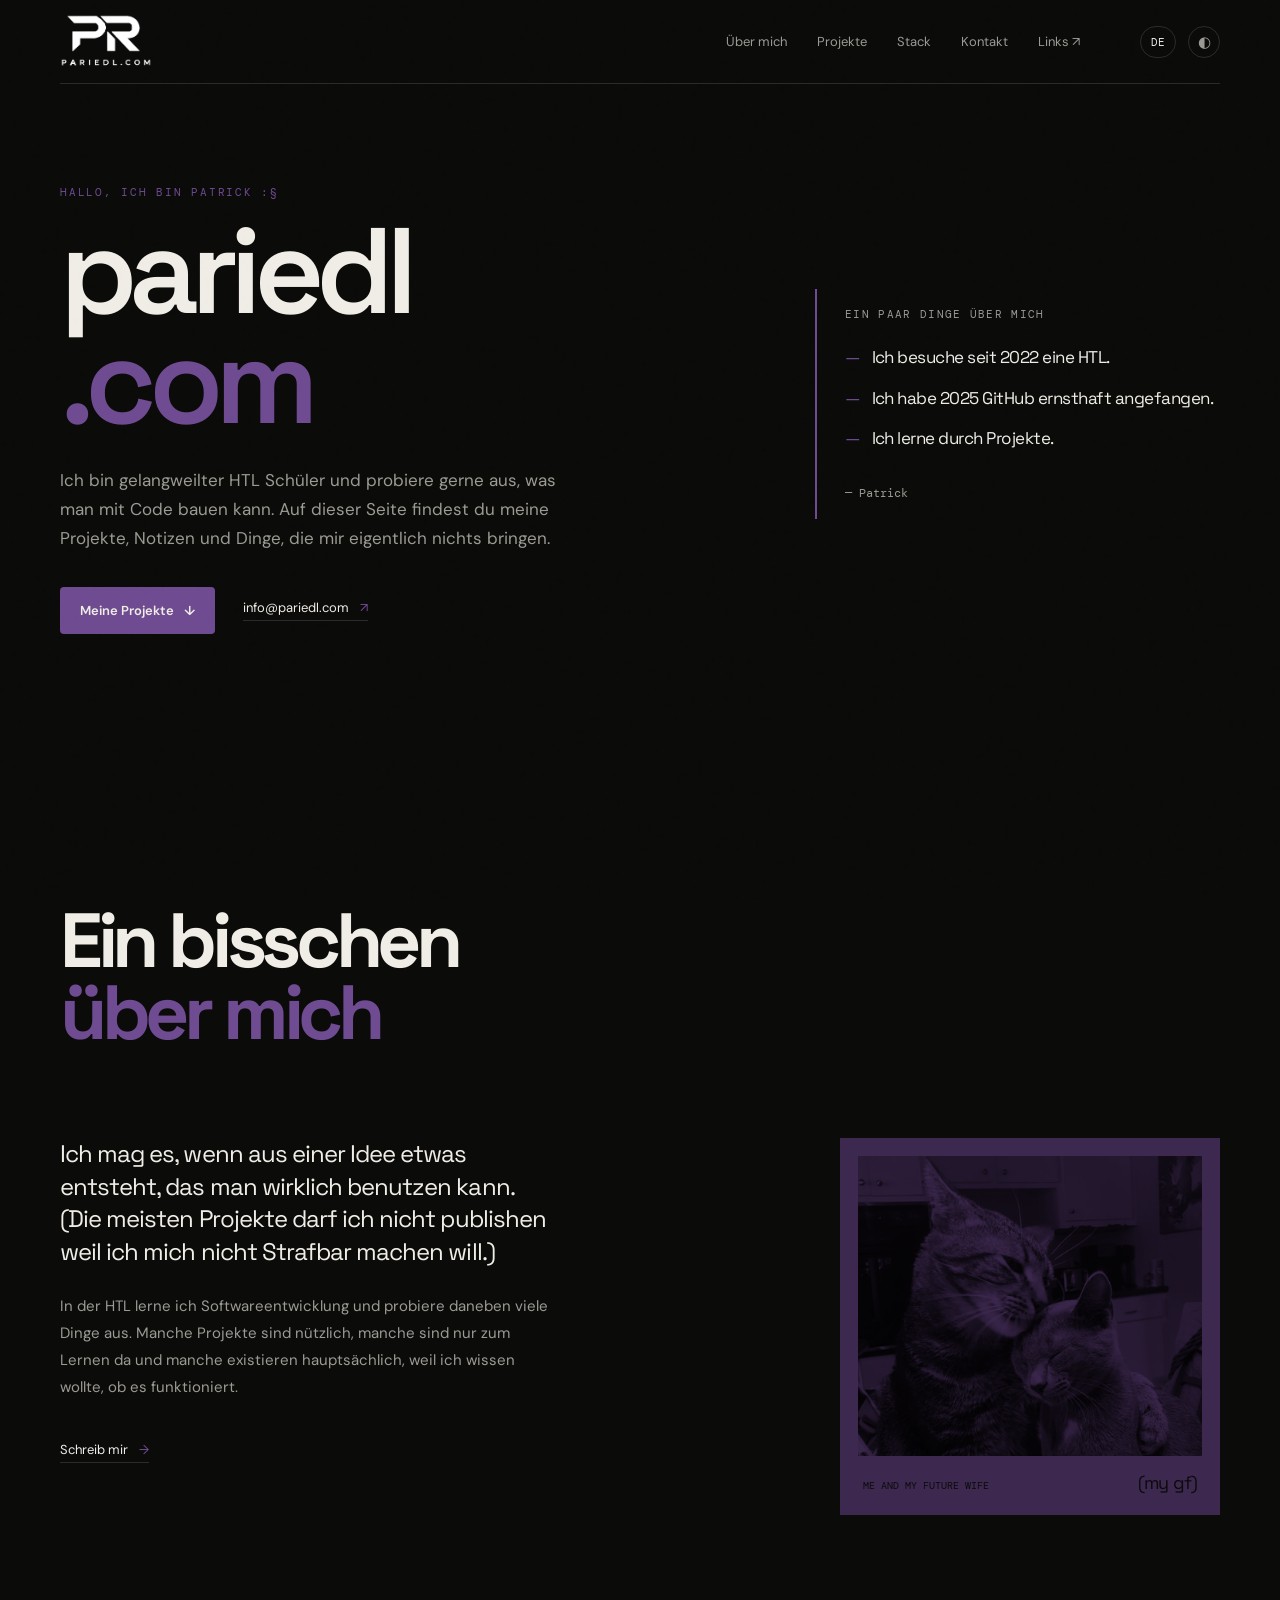
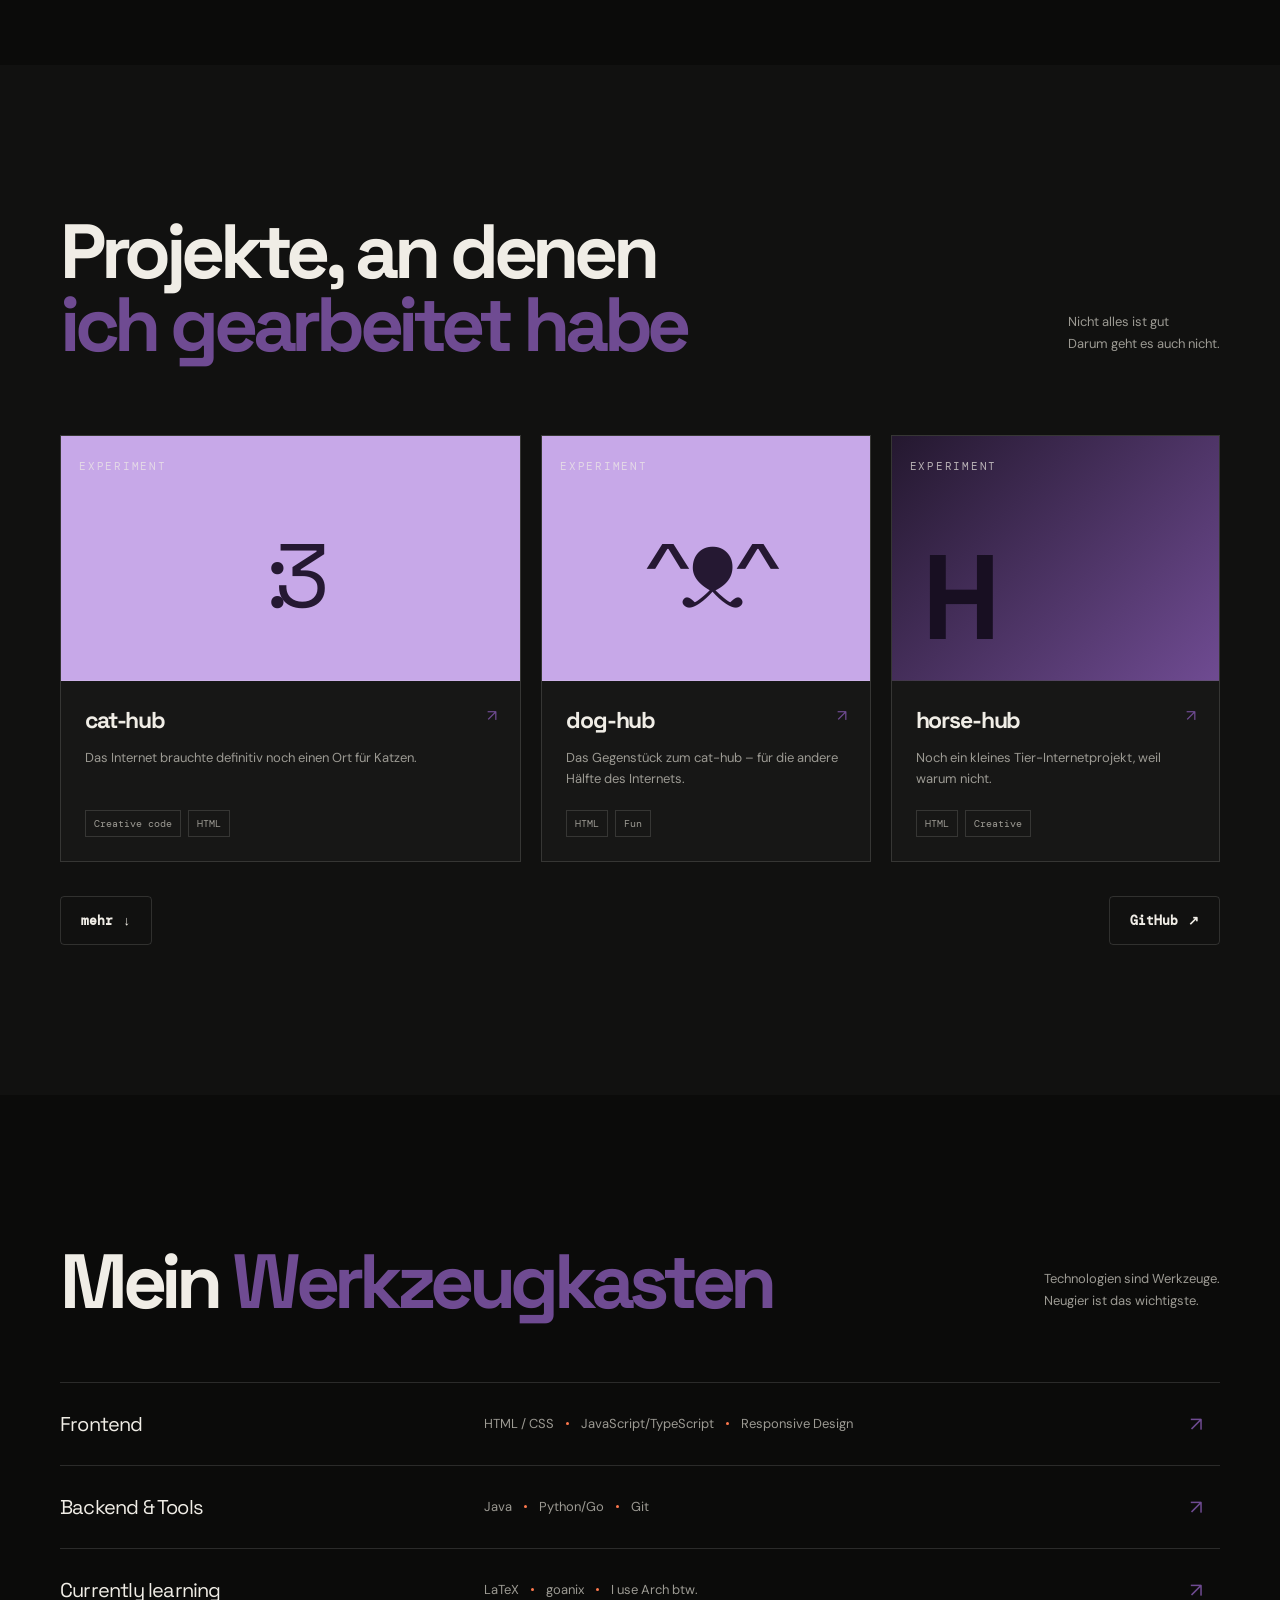
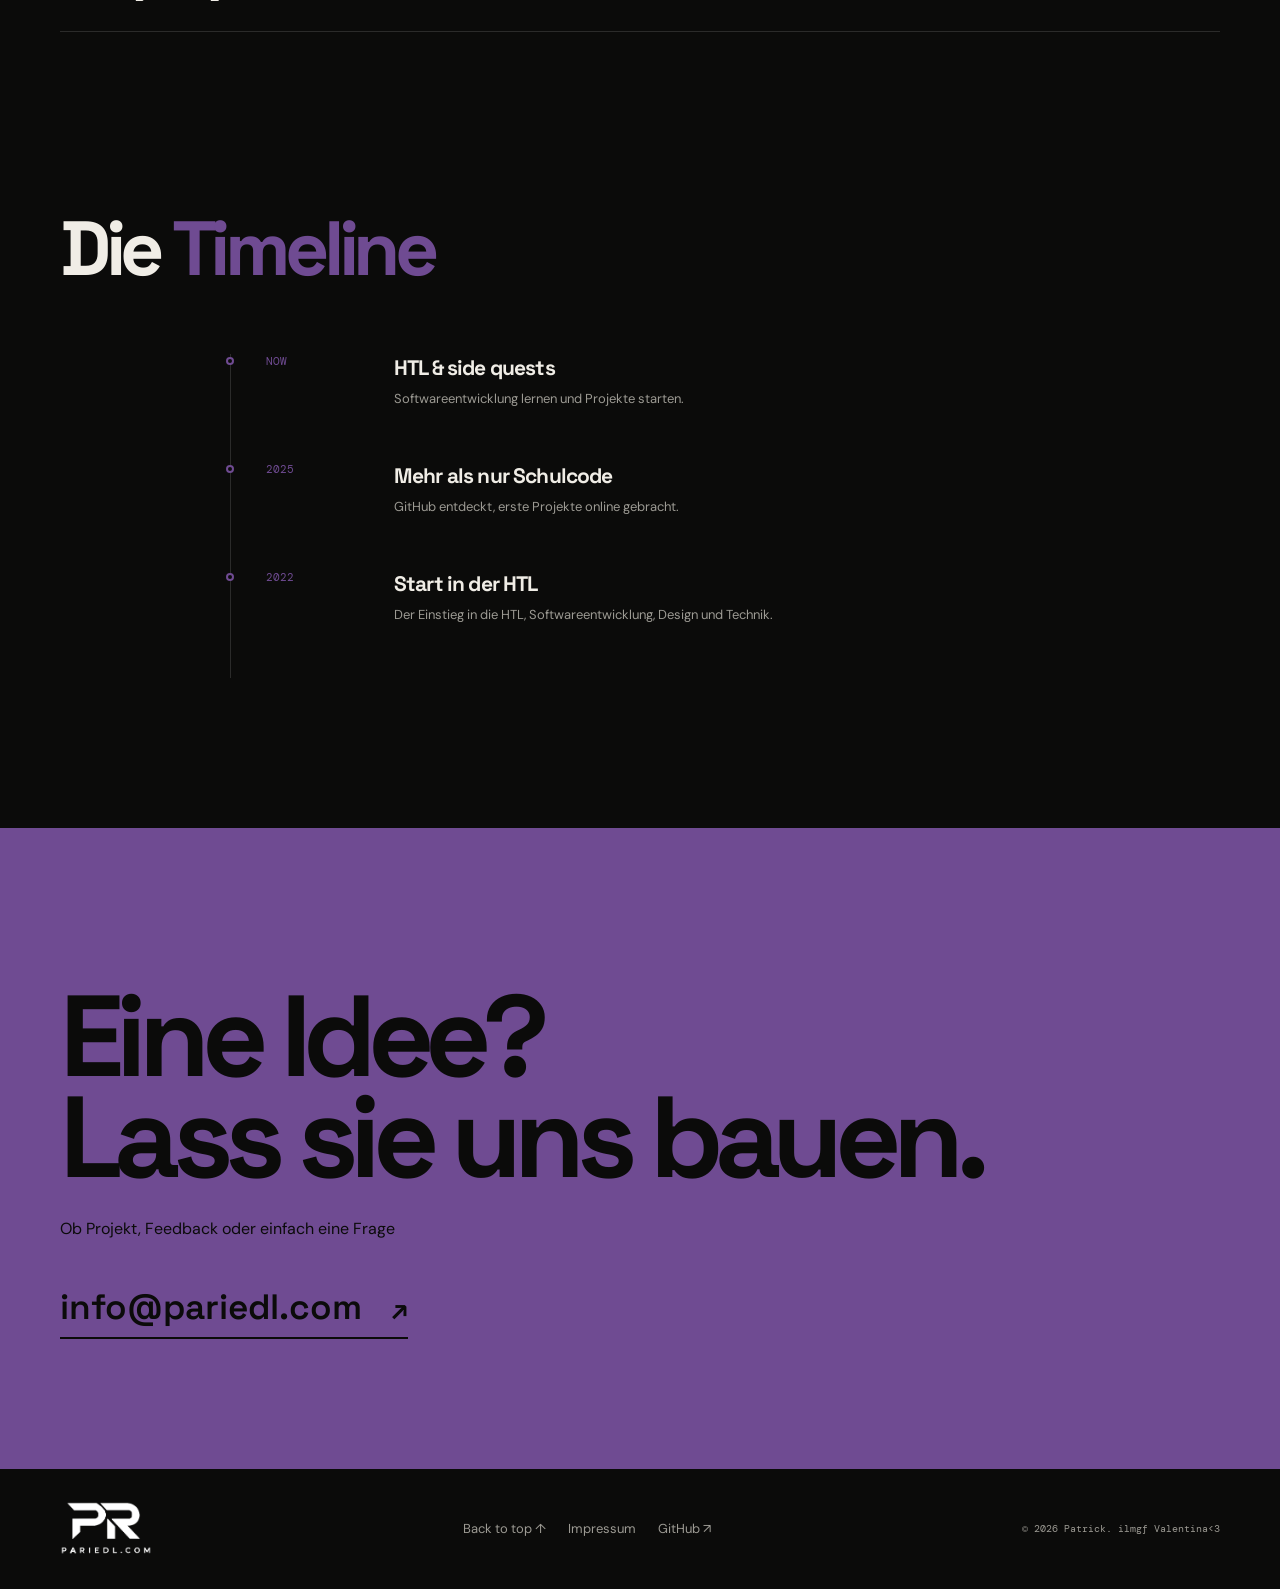
==== commit 0ac7a575: "broken css & js on phones" ====
--- a/index.html
+++ b/index.html
@@ -6,7 +6,7 @@
     <meta name="description" content="pariedl.com" />
     <meta name="theme-color" content="#080808" />
     <title>pariedl.com</title>
-    <link rel="stylesheet" href="styles.css" />
+    <link rel="stylesheet" href="styles.css?v=20260930-mobile3" />
   </head>
   <body class="home-page">
     <div class="noise" aria-hidden="true"></div>
@@ -17,7 +17,7 @@
       <a class="brand" href="#top" aria-label="Zur Startseite">
         <img src="bilder/pariedl-logo.png" alt="pariedl.com" />
       </a>
-      <nav class="main-nav" aria-label="Hauptnavigation">
+      <nav id="main-navigation" class="main-nav" aria-label="Hauptnavigation">
         <a href="#about">Über mich</a>
         <a href="#work">Projekte</a>
         <a href="#stack">Stack</a>
@@ -26,7 +26,9 @@
       </nav>
       <button class="language-button" type="button" aria-label="Sprache wechseln" title="Sprache wechseln">DE</button>
       <button class="secret-theme-button" type="button" aria-label="Light- und Dark-Mode wechseln" title="Light- und Dark-Mode wechseln">◐</button>
-      <button class="menu-toggle" aria-label="Menü öffnen" aria-expanded="false">MENU</button>
+      <button class="menu-toggle" type="button" aria-label="Menü öffnen" aria-controls="main-navigation" aria-expanded="false">
+        <span></span><span></span><span></span>
+      </button>
     </header>
 
     <main id="top">
@@ -92,6 +94,6 @@
     </main>
 
     <footer class="site-footer page-width"><a class="brand" href="#top"><img src="bilder/pariedl-logo.png" alt="pariedl.com" /></a><div class="footer-links"><a href="#top">Back to top ↑</a><a href="impressum.html">Impressum</a><a href="https://github.com/PatrickMagAnime" target="_blank" rel="noopener noreferrer">GitHub ↗</a></div><span class="footer-note">© 2026 Patrick. ilmgf Valentina&lt;3</span></footer>
-    <script src="script.js"></script>
+    <script src="script.js?v=20260930-mobile"></script>
   </body>
 </html>
--- a/styles.css
+++ b/styles.css
@@ -1,14 +1,15 @@
+@charset "UTF-8";
 @import url('https://fonts.googleapis.com/css2?family=DM+Mono:wght@400;500&family=DM+Sans:wght@400;500;600;700&family=Space+Grotesk:wght@400;500;600;700&display=swap');
 
 :root{--bg:#0b0b0a;--surface:#131312;--paper:#f0ede6;--muted:#9c9a93;--line:rgba(240,237,230,.14);--accent:#6f4b92;--orange:#ff784d;--mono:'DM Mono',monospace;--display:'Space Grotesk',sans-serif;--body:'DM Sans',sans-serif}
-*{box-sizing:border-box}html{scroll-behavior:smooth}body{margin:0;background:var(--bg);color:var(--paper);font-family:var(--body);overflow-x:hidden}.noise{position:fixed;inset:0;opacity:.045;pointer-events:none;z-index:20;background-image:url("data:image/svg+xml,%3Csvg viewBox='0 0 180 180' xmlns='http://www.w3.org/2000/svg'%3E%3Cfilter id='n'%3E%3CfeTurbulence type='fractalNoise' baseFrequency='.8' numOctaves='4' stitchTiles='stitch'/%3E%3C/filter%3E%3Crect width='100%25' height='100%25' filter='url(%23n)' opacity='.5'/%3E%3C/svg%3E")}.orb{position:absolute;border-radius:50%;filter:blur(90px);opacity:.13;pointer-events:none}.orb-one{width:380px;height:380px;background:var(--orange);top:130px;right:-180px}.orb-two{width:320px;height:320px;background:var(--accent);top:900px;left:-180px}.page-width{width:min(1160px,calc(100% - 56px));margin-inline:auto}.site-header{height:84px;width:min(1160px,calc(100% - 56px));margin:auto;display:flex;align-items:center;justify-content:space-between;border-bottom:1px solid var(--line);position:relative;z-index:5}.brand{display:flex;align-items:center;color:var(--paper);text-decoration:none;font-family:var(--display);font-weight:600;letter-spacing:-.04em}.brand img{display:block;width:92px;height:auto}.main-nav{display:flex;gap:30px;margin-left:auto;margin-right:42px}.main-nav a,.footer-links a{color:var(--muted);font-size:13px;text-decoration:none;transition:color .2s}.main-nav a:hover,.footer-links a:hover{color:var(--paper)}.header-cta{font-size:13px;text-decoration:none;color:var(--bg);background:var(--accent);padding:12px 16px;border-radius:30px;font-weight:600}.header-cta span,.button span{margin-left:10px}.menu-toggle{display:none;background:none;border:0;color:var(--paper);font-size:24px}.hero{display:grid;grid-template-columns:1.25fr .75fr;min-height:670px;align-items:center;padding:90px 0 120px;gap:80px}.availability{display:inline-flex;align-items:center;gap:9px;border:1px solid var(--line);border-radius:30px;padding:8px 12px;color:var(--muted);font:11px var(--mono);margin-bottom:28px}.availability span,.pulse-dot{width:7px;height:7px;border-radius:50%;background:var(--accent);box-shadow:0 0 12px var(--accent)}.kicker,.section-number,.visual-tag,.mono{font:11px var(--mono);text-transform:uppercase;letter-spacing:.16em;color:var(--muted)}h1,h2,h3{font-family:var(--display);margin:0;letter-spacing:-.07em}h1{font-size:clamp(4.4rem,9.5vw,8.4rem);line-height:.9;margin:18px 0 30px;font-weight:600}em{font-style:normal;color:var(--accent)}.hero-text{font-size:17px;color:var(--muted);line-height:1.7;max-width:510px}.hero-actions{display:flex;align-items:center;gap:28px;margin-top:34px}.button{display:inline-flex;align-items:center;text-decoration:none;font-size:13px;font-weight:600;border-radius:30px;padding:15px 20px;transition:transform .2s,background .2s}.button:hover,.contact-email:hover{transform:translateY(-3px)}.button-primary{color:var(--bg);background:var(--accent)}.button-outline{color:var(--paper);border:1px solid var(--line)}.button-outline:hover{border-color:var(--accent);color:var(--accent)}.text-link,.arrow-link{color:var(--paper);text-decoration:none;font-size:13px;border-bottom:1px solid var(--line);padding-bottom:4px}.text-link span,.arrow-link span{color:var(--accent);margin-left:8px}.hero-side{padding-top:50px}.hero-card{border:1px solid var(--line);background:rgba(255,255,255,.025);padding:25px;transform:rotate(2deg);box-shadow:18px 24px 70px #0005}.card-top,.card-bottom{display:flex;justify-content:space-between;align-items:center}.status-title{font:24px var(--display);margin:70px 0 14px;letter-spacing:-.05em}.cursor{color:var(--accent)}.hero-card p{font-size:13px;color:var(--muted);line-height:1.65;max-width:240px}.code-lines{margin:32px 0 28px;display:grid;gap:7px}.code-lines i{height:3px;background:var(--line);width:100%;display:block}.code-lines i:nth-child(2){width:65%;background:var(--orange)}.code-lines i:nth-child(3){width:82%;background:var(--accent)}.code-lines i:nth-child(4){width:45%}.card-bottom{border-top:1px solid var(--line);padding-top:14px;font:10px var(--mono);color:var(--muted)}.card-bottom strong{font-weight:400;color:var(--paper)}.mini-stats{display:flex;gap:42px;margin-top:35px}.mini-stats div{display:grid;gap:5px}.mini-stats strong{font:27px var(--display);color:var(--accent)}.mini-stats span{font-size:11px;color:var(--muted)}.ticker{overflow:hidden;border-block:1px solid var(--line);padding:18px 0;white-space:nowrap}.ticker-track{display:flex;gap:28px;width:max-content;animation:marquee 26s linear infinite;color:var(--muted);font:11px var(--mono);letter-spacing:.2em}.ticker b{color:var(--accent);font-size:14px}@keyframes marquee{to{transform:translateX(-50%)}}.section{padding:150px 0}.section-intro{display:flex;gap:100px;align-items:flex-start}.section h2,.section-heading h2{font-size:clamp(3rem,6vw,5.7rem);line-height:.94;margin-top:0}.about-grid{display:grid;grid-template-columns:1fr 380px;gap:150px;margin-top:90px}.about-copy{max-width:490px}.large-copy{font:24px/1.35 var(--display)!important;color:var(--paper)!important;letter-spacing:-.04em}.about-copy p{font-size:15px;color:var(--muted);line-height:1.8;margin:0 0 25px}.arrow-link{display:inline-block;margin-top:15px}.portrait-card{position:relative;background:var(--orange);padding:18px;transform:rotate(-3deg)}.portrait-card img{width:100%;height:300px;object-fit:cover;display:block;filter:grayscale(1) contrast(1.1);mix-blend-mode:multiply}.portrait-label{padding:15px 5px 3px;display:flex;justify-content:space-between;align-items:baseline;color:var(--bg)}.portrait-label span{font:10px var(--mono);text-transform:uppercase}.portrait-label strong{font:18px var(--display);letter-spacing:-.05em}.section-dark{background:#111110;max-width:100%;}.section-dark>.page-width{width:min(1160px,calc(100% - 56px))}.section-heading{display:flex;justify-content:space-between;align-items:end;margin-bottom:75px}.section-heading p{color:var(--muted);font-size:13px;line-height:1.7;margin:0 0 5px}.project-grid{display:grid;grid-template-columns:1.4fr 1fr 1fr;gap:20px}.project-card{color:var(--paper);text-decoration:none;display:flex;flex-direction:column;border:1px solid var(--line);background:#171716;transition:transform .25s,border-color .25s}.project-card:hover{transform:translateY(-8px);border-color:var(--accent)}.project-visual{height:245px;position:relative;overflow:hidden;padding:18px}.visual-tag{color:var(--paper);opacity:.7}.vault-visual{background:linear-gradient(135deg,#24182f,#6f4b92)}.vault-shape{font:120px/1 var(--display);letter-spacing:-.15em;color:#180f22;position:absolute;bottom:22px;left:30px;font-weight:700}.vault-shape span{font-size:35px;color:var(--bg);vertical-align:top}.visual-caption{position:absolute;right:20px;bottom:22px;font:10px var(--mono);color:#180f22}.cat-visual{background:#c7a8e8}.cat-face{color:#251832;font:90px var(--display);position:absolute;left:50%;top:50%;transform:translate(-50%,-35%);letter-spacing:-.15em}.java-visual{background:#263546}.terminal{position:absolute;bottom:20px;left:25px;font:13px var(--mono);color:#93b8de;line-height:1.35}.terminal strong{display:block;color:var(--paper);font:25px var(--display);letter-spacing:-.06em}.project-info{padding:24px}.project-info h3{font-size:23px;letter-spacing:-.05em}.project-info h3 span{font:16px var(--body);color:var(--accent);float:right}.project-info p{font-size:13px;color:var(--muted);line-height:1.6;min-height:42px}.tags{display:flex;flex-wrap:wrap;gap:7px;margin-top:20px}.tags span{border:1px solid var(--line);color:var(--muted);font:10px var(--mono);padding:6px 8px}.all-projects{display:flex;align-items:center;justify-content:space-between;margin-top:34px;color:var(--muted);font:11px var(--mono)}.stack-heading{margin-bottom:65px}.stack-list{border-top:1px solid var(--line)}.stack-row{display:grid;grid-template-columns:1.2fr 2fr 30px;align-items:center;padding:28px 0;border-bottom:1px solid var(--line);transition:padding .2s}.stack-row:hover{padding-left:12px;padding-right:12px;background:rgba(255,255,255,.02)}.stack-index{font:11px var(--mono);color:var(--accent)}.stack-row strong{font:20px var(--display);letter-spacing:-.04em}.stack-items{display:flex;gap:12px;flex-wrap:wrap}.stack-items span{color:var(--muted);font-size:13px}.stack-items span+span:before{content:'·';margin-right:12px;color:var(--orange)}.stack-arrow{color:var(--accent);font-size:20px}.timeline-section{padding-top:30px}.timeline{margin:70px 0 0 170px;max-width:700px;border-left:1px solid var(--line)}.timeline-item{display:grid;grid-template-columns:100px 1fr 12px;gap:28px;padding:0 0 52px 35px;position:relative}.timeline-year{font:11px var(--mono);color:var(--accent)}.timeline-item h3{font-size:21px;letter-spacing:-.04em;margin-bottom:8px}.timeline-item p{color:var(--muted);font-size:13px;line-height:1.6;margin:0}.timeline-dot{width:8px;height:8px;border:2px solid var(--accent);background:var(--bg);border-radius:50%;position:absolute;left:-5px;top:3px}.contact-section{background:var(--accent);color:var(--bg);padding:130px 0}.contact-section .section-number{color:#587000}.contact-inner h2{font-size:clamp(4rem,9vw,8rem);line-height:.88;margin:28px 0}.contact-inner h2 em{color:var(--bg)}.contact-inner p{font-size:16px;max-width:420px;line-height:1.6}.contact-email{display:inline-block;color:var(--bg);font:clamp(1.3rem,3vw,2.2rem) var(--display);font-weight:600;text-decoration:none;border-bottom:2px solid var(--bg);padding-bottom:8px;margin-top:26px;transition:transform .2s}.contact-email span{font-size:.8em;margin-left:20px}.site-footer{min-height:120px;display:flex;align-items:center;justify-content:space-between;gap:20px}.footer-links{display:flex;gap:22px}.footer-note{font:10px var(--mono);color:var(--muted)}.reveal{opacity:0;transform:translateY(24px);transition:opacity .8s ease,transform .8s ease}.reveal.is-visible{opacity:1;transform:none}.delay-one{transition-delay:.12s}.delay-two{transition-delay:.22s}
+*{box-sizing:border-box}html{scroll-behavior:smooth}body{margin:0;background:var(--bg);color:var(--paper);font-family:var(--body);overflow-x:hidden}.noise{position:fixed;inset:0;opacity:.045;pointer-events:none;z-index:20;background-image:url("data:image/svg+xml,%3Csvg viewBox='0 0 180 180' xmlns='http://www.w3.org/2000/svg'%3E%3Cfilter id='n'%3E%3CfeTurbulence type='fractalNoise' baseFrequency='.8' numOctaves='4' stitchTiles='stitch'/%3E%3C/filter%3E%3Crect width='100%25' height='100%25' filter='url(%23n)' opacity='.5'/%3E%3C/svg%3E")}.orb{position:absolute;border-radius:50%;filter:blur(90px);opacity:.13;pointer-events:none}.orb-one{width:380px;height:380px;background:var(--orange);top:130px;right:-180px}.orb-two{width:320px;height:320px;background:var(--accent);top:900px;left:-180px}.page-width{width:min(1160px,calc(100% - 56px));margin-inline:auto}.site-header{height:84px;width:min(1160px,calc(100% - 56px));margin:auto;display:flex;align-items:center;justify-content:space-between;border-bottom:1px solid var(--line);position:relative;z-index:5}.brand{display:flex;align-items:center;color:var(--paper);text-decoration:none;font-family:var(--display);font-weight:600;letter-spacing:-.04em}.brand img{display:block;width:92px;height:auto}.main-nav{display:flex;gap:30px;margin-left:auto;margin-right:42px}.main-nav a,.footer-links a{color:var(--muted);font-size:13px;text-decoration:none;transition:color .2s}.main-nav a:hover,.footer-links a:hover{color:var(--paper)}.header-cta{font-size:13px;text-decoration:none;color:var(--bg);background:var(--accent);padding:12px 16px;border-radius:30px;font-weight:600}.header-cta span,.button span{margin-left:10px}.menu-toggle{display:none;background:none;border:0;color:var(--paper);font-size:24px}.hero{display:grid;grid-template-columns:1.25fr .75fr;min-height:670px;align-items:center;padding:90px 0 120px;gap:80px}.availability{display:inline-flex;align-items:center;gap:9px;border:1px solid var(--line);border-radius:30px;padding:8px 12px;color:var(--muted);font:11px var(--mono);margin-bottom:28px}.availability span,.pulse-dot{width:7px;height:7px;border-radius:50%;background:var(--accent);box-shadow:0 0 12px var(--accent)}.kicker,.section-number,.visual-tag,.mono{font:11px var(--mono);text-transform:uppercase;letter-spacing:.16em;color:var(--muted)}h1,h2,h3{font-family:var(--display);margin:0;letter-spacing:-.07em}h1{font-size:clamp(4.4rem,9.5vw,8.4rem);line-height:.9;margin:18px 0 30px;font-weight:600}em{font-style:normal;color:var(--accent)}.hero-text{font-size:17px;color:var(--muted);line-height:1.7;max-width:510px}.hero-actions{display:flex;align-items:center;gap:28px;margin-top:34px}.button{display:inline-flex;align-items:center;text-decoration:none;font-size:13px;font-weight:600;border-radius:30px;padding:15px 20px;transition:transform .2s,background .2s}.button:hover,.contact-email:hover{transform:translateY(-3px)}.button-primary{color:var(--bg);background:var(--accent)}.button-outline{color:var(--paper);border:1px solid var(--line)}.button-outline:hover{border-color:var(--accent);color:var(--accent)}.text-link,.arrow-link{color:var(--paper);text-decoration:none;font-size:13px;border-bottom:1px solid var(--line);padding-bottom:4px}.text-link span,.arrow-link span{color:var(--accent);margin-left:8px}.hero-side{padding-top:50px}.hero-card{border:1px solid var(--line);background:rgba(255,255,255,.025);padding:25px;transform:rotate(2deg);box-shadow:18px 24px 70px #0005}.card-top,.card-bottom{display:flex;justify-content:space-between;align-items:center}.status-title{font:24px var(--display);margin:70px 0 14px;letter-spacing:-.05em}.cursor{color:var(--accent)}.hero-card p{font-size:13px;color:var(--muted);line-height:1.65;max-width:240px}.code-lines{margin:32px 0 28px;display:grid;gap:7px}.code-lines i{height:3px;background:var(--line);width:100%;display:block}.code-lines i:nth-child(2){width:65%;background:var(--orange)}.code-lines i:nth-child(3){width:82%;background:var(--accent)}.code-lines i:nth-child(4){width:45%}.card-bottom{border-top:1px solid var(--line);padding-top:14px;font:10px var(--mono);color:var(--muted)}.card-bottom strong{font-weight:400;color:var(--paper)}.mini-stats{display:flex;gap:42px;margin-top:35px}.mini-stats div{display:grid;gap:5px}.mini-stats strong{font:27px var(--display);color:var(--accent)}.mini-stats span{font-size:11px;color:var(--muted)}.ticker{overflow:hidden;border-block:1px solid var(--line);padding:18px 0;white-space:nowrap}.ticker-track{display:flex;gap:28px;width:max-content;animation:marquee 26s linear infinite;color:var(--muted);font:11px var(--mono);letter-spacing:.2em}.ticker b{color:var(--accent);font-size:14px}@keyframes marquee{to{transform:translateX(-50%)}}.section{padding:150px 0}.section-intro{display:flex;gap:100px;align-items:flex-start}.section h2,.section-heading h2{font-size:clamp(3rem,6vw,5.7rem);line-height:.94;margin-top:0}.about-grid{display:grid;grid-template-columns:1fr 380px;gap:150px;margin-top:90px}.about-copy{max-width:490px}.large-copy{font:24px/1.35 var(--display)!important;color:var(--paper)!important;letter-spacing:-.04em}.about-copy p{font-size:15px;color:var(--muted);line-height:1.8;margin:0 0 25px}.arrow-link{display:inline-block;margin-top:15px}.portrait-card{position:relative;background:var(--orange);padding:18px;transform:rotate(-3deg)}.portrait-card img{width:100%;height:300px;object-fit:cover;display:block;filter:grayscale(1) contrast(1.1);mix-blend-mode:multiply}.portrait-label{padding:15px 5px 3px;display:flex;justify-content:space-between;align-items:baseline;color:var(--bg)}.portrait-label span{font:10px var(--mono);text-transform:uppercase}.portrait-label strong{font:18px var(--display);letter-spacing:-.05em}.section-dark{background:#111110;max-width:100%;}.section-dark>.page-width{width:min(1160px,calc(100% - 56px))}.section-heading{display:flex;justify-content:space-between;align-items:end;margin-bottom:75px}.section-heading p{color:var(--muted);font-size:13px;line-height:1.7;margin:0 0 5px}.project-grid{display:grid;grid-template-columns:1.4fr 1fr 1fr;gap:20px}.project-card{color:var(--paper);text-decoration:none;display:flex;flex-direction:column;border:1px solid var(--line);background:#171716;transition:transform .25s,border-color .25s}.project-card:hover{transform:translateY(-8px);border-color:var(--accent)}.project-visual{height:245px;position:relative;overflow:hidden;padding:18px}.visual-tag{color:var(--paper);opacity:.7}.vault-visual{background:linear-gradient(135deg,#24182f,#6f4b92)}.vault-shape{font:120px/1 var(--display);letter-spacing:-.15em;color:#180f22;position:absolute;bottom:22px;left:30px;font-weight:700}.vault-shape span{font-size:35px;color:var(--bg);vertical-align:top}.visual-caption{position:absolute;right:20px;bottom:22px;font:10px var(--mono);color:#180f22}.cat-visual{background:#c7a8e8}.cat-face{color:#251832;font:90px var(--display);position:absolute;left:50%;top:50%;transform:translate(-50%,-35%);letter-spacing:-.15em}.java-visual{background:#263546}.terminal{position:absolute;bottom:20px;left:25px;font:13px var(--mono);color:#93b8de;line-height:1.35}.terminal strong{display:block;color:var(--paper);font:25px var(--display);letter-spacing:-.06em}.project-info{padding:24px}.project-info h3{font-size:23px;letter-spacing:-.05em}.project-info h3 span{font:16px var(--body);color:var(--accent);float:right}.project-info p{font-size:13px;color:var(--muted);line-height:1.6;min-height:42px}.tags{display:flex;flex-wrap:wrap;gap:7px;margin-top:20px}.tags span{border:1px solid var(--line);color:var(--muted);font:10px var(--mono);padding:6px 8px}.all-projects{display:flex;align-items:center;justify-content:space-between;margin-top:34px;color:var(--muted);font:11px var(--mono)}.stack-heading{margin-bottom:65px}.stack-list{border-top:1px solid var(--line)}.stack-row{display:grid;grid-template-columns:1.2fr 2fr 30px;align-items:center;padding:28px 0;border-bottom:1px solid var(--line);transition:padding .2s}.stack-row:hover{padding-left:12px;padding-right:12px;background:rgba(255,255,255,.02)}.stack-index{font:11px var(--mono);color:var(--accent)}.stack-row strong{font:20px var(--display);letter-spacing:-.04em}.stack-items{display:flex;gap:12px;flex-wrap:wrap}.stack-items span{color:var(--muted);font-size:13px}.stack-items span+span:before{content:"";display:inline-block;width:3px;height:3px;margin:0 12px 3px 0;border-radius:50%;background:var(--orange)}.stack-arrow{color:var(--accent);font-size:20px}.timeline-section{padding-top:30px}.timeline{margin:70px 0 0 170px;max-width:700px;border-left:1px solid var(--line)}.timeline-item{display:grid;grid-template-columns:100px 1fr 12px;gap:28px;padding:0 0 52px 35px;position:relative}.timeline-year{font:11px var(--mono);color:var(--accent)}.timeline-item h3{font-size:21px;letter-spacing:-.04em;margin-bottom:8px}.timeline-item p{color:var(--muted);font-size:13px;line-height:1.6;margin:0}.timeline-dot{width:8px;height:8px;border:2px solid var(--accent);background:var(--bg);border-radius:50%;position:absolute;left:-5px;top:3px}.contact-section{background:var(--accent);color:var(--bg);padding:130px 0}.contact-section .section-number{color:#587000}.contact-inner h2{font-size:clamp(4rem,9vw,8rem);line-height:.88;margin:28px 0}.contact-inner h2 em{color:var(--bg)}.contact-inner p{font-size:16px;max-width:420px;line-height:1.6}.contact-email{display:inline-block;color:var(--bg);font:clamp(1.3rem,3vw,2.2rem) var(--display);font-weight:600;text-decoration:none;border-bottom:2px solid var(--bg);padding-bottom:8px;margin-top:26px;transition:transform .2s}.contact-email span{font-size:.8em;margin-left:20px}.site-footer{min-height:120px;display:flex;align-items:center;justify-content:space-between;gap:20px}.footer-links{display:flex;gap:22px}.footer-note{font:10px var(--mono);color:var(--muted)}.reveal{opacity:0;transform:translateY(24px);transition:opacity .8s ease,transform .8s ease}.reveal.is-visible{opacity:1;transform:none}.delay-one{transition-delay:.12s}.delay-two{transition-delay:.22s}
 .legal-page{padding:130px 0 160px;min-height:calc(100vh - 204px)}.legal-page h1{font-size:clamp(4rem,10vw,8rem);margin:30px 0 90px}.legal-dot{color:var(--accent)}.legal-grid{display:grid;grid-template-columns:repeat(2,minmax(0,1fr));gap:55px 110px;max-width:900px}.legal-grid section{border-top:1px solid var(--line);padding-top:22px}.legal-grid h2{font-size:20px;letter-spacing:-.04em;margin-bottom:18px}.legal-grid p{font-size:14px;color:var(--muted);line-height:1.8;margin:0 0 15px}.legal-grid strong,.legal-grid a{color:var(--paper)}.legal-grid a{color:var(--accent)}
-.hero-note{border-left:2px solid var(--accent);padding:18px 0 18px 28px;align-self:center}.note-label{font:11px var(--mono);text-transform:uppercase;letter-spacing:.12em;color:var(--muted);margin:0 0 24px}.hero-note ul{list-style:none;padding:0;margin:0;display:grid;gap:16px}.hero-note li{font:17px/1.45 var(--display);letter-spacing:-.03em}.hero-note li::before{content:"—";color:var(--accent);margin-right:12px}.note-signature{display:block;color:var(--muted);font:12px var(--mono);margin-top:34px}.hero .kicker{color:var(--accent)}.hero h1 em,.section h2 em{font-style:normal}.orb{display:none}.noise{opacity:.018}.header-cta,.button{border-radius:4px}.header-cta{background:var(--accent);color:var(--paper)}.button-primary{background:var(--accent);color:var(--paper)}.portrait-card{background:#3d2850}.project-visual{border-bottom:1px solid var(--line)}
+.hero-note{border-left:2px solid var(--accent);padding:18px 0 18px 28px;align-self:center}.note-label{font:11px var(--mono);text-transform:uppercase;letter-spacing:.12em;color:var(--muted);margin:0 0 24px}.hero-note ul{list-style:none;padding:0;margin:0;display:grid;gap:16px}.hero-note li{font:17px/1.45 var(--display);letter-spacing:-.03em}.hero-note li::before{content:"\2014";color:var(--accent);margin-right:12px}.note-signature{display:block;color:var(--muted);font:12px var(--mono);margin-top:34px}.hero .kicker{color:var(--accent)}.hero h1 em,.section h2 em{font-style:normal}.orb{display:none}.noise{opacity:.018}.header-cta,.button{border-radius:4px}.header-cta{background:var(--accent);color:var(--paper)}.button-primary{background:var(--accent);color:var(--paper)}.portrait-card{background:#3d2850}.project-visual{border-bottom:1px solid var(--line)}
 .secret-theme-button{position:static;transform:none;flex:0 0 32px;width:32px;height:32px;margin-left:auto;padding:0;border:1px solid var(--line);border-radius:50%;background:transparent;color:var(--muted);font-size:15px;line-height:1;cursor:pointer;transition:color .2s,border-color .2s,transform .2s}.secret-theme-button:hover{color:var(--paper);border-color:var(--accent);transform:rotate(18deg)}.secret-theme-button:focus-visible{outline:1px solid var(--accent);outline-offset:4px}.white-mode{--bg:#f4f1ea;--surface:#e9e4da;--paper:#17151b;--muted:#68636d;--line:rgba(23,21,27,.16)}.white-mode .site-header,.white-mode .project-card{background:transparent}.white-mode .hero-card,.white-mode .section-dark{background:#e9e4da}.white-mode .button-primary,.white-mode .header-cta{color:#f4f1ea}.white-mode .portrait-card{background:#d9cce3}.white-mode .noise{display:none}.pride-mode{--accent:#ee4b9b}.pride-mode .secret-theme-button{color:transparent;background:linear-gradient(135deg,#55cdf0 0 20%,#f7a8b8 20% 40%,#fff 40% 60%,#f7a8b8 60% 80%,#55cdf0 80%);border-radius:50%;box-shadow:0 0 0 2px #fff,0 0 0 4px #f7a8b8}.pride-mode h1 em,.pride-mode h2 em,.pride-mode .hero .kicker,.pride-mode .text-link span,.pride-mode .arrow-link span,.pride-mode .contact-email span{color:transparent;background:linear-gradient(90deg,#e40303,#ff8c00,#ffed00,#008026,#004dff,#750787);background-clip:text;-webkit-background-clip:text}.pride-mode .contact-section{background:linear-gradient(110deg,#e40303,#ff8c00,#ffed00,#008026,#004dff,#750787);color:#fff}.pride-mode .contact-section h2 em{color:#fff}.pride-mode .portrait-card{background:linear-gradient(135deg,#d60270,#9b4f96,#0038a8)}.pride-mode .vault-visual{background:linear-gradient(135deg,#d60270,#ff9b55,#fded65,#008026,#2447a8,#750787)}.pride-mode .cat-visual{background:linear-gradient(135deg,#d62900,#ff9b55,#fff,#d461a6,#a50062)}.pride-mode .java-visual{background:linear-gradient(135deg,#e40303,#ff8c00,#ffed00,#008026,#004dff,#750787)}.pride-mode .stack-arrow,.pride-mode .timeline-dot{color:#ee4b9b;border-color:#ee4b9b}.pride-flag{position:fixed;z-index:30;top:-3rem;width:44px;height:30px;pointer-events:none;border:1px solid #fff8;box-shadow:0 2px 12px #0004;animation:flag-fall 4s cubic-bezier(.2,.7,.3,1) var(--flag-delay) forwards}.pride-flag[data-flag="rainbow"]{background:linear-gradient(#e40303 0 16.6%,#ff8c00 16.6% 33.2%,#ffed00 33.2% 49.8%,#008026 49.8% 66.4%,#004dff 66.4% 83%,#750787 83%)}.pride-flag[data-flag="trans"]{background:linear-gradient(#55cdf0 0 20%,#f7a8b8 20% 40%,#fff 40% 60%,#f7a8b8 60% 80%,#55cdf0 80%)}.pride-flag[data-flag="lesbian"]{background:linear-gradient(#d52d00 0 20%,#ef7627 20% 40%,#ff9a56 40% 60%,#d162a4 60% 80%,#a30262 80%)}.pride-flag[data-flag="pan"]{background:linear-gradient(#f33 0 33%,#ffeb3b 33% 66%,#35c5f0 66%)}.pride-flag[data-flag="bi"]{background:linear-gradient(#d60270 0 40%,#9b4f96 40% 60%,#0038a8 60%)}@keyframes flag-fall{0%{opacity:0;transform:translate3d(0,0,0) rotate(-12deg)}12%{opacity:1}100%{opacity:0;transform:translate3d(var(--flag-drift),110vh,0) rotate(22deg)}}
 .pride-heart{position:fixed;z-index:30;top:-2rem;pointer-events:none;font-size:var(--heart-size);line-height:1;filter:drop-shadow(0 2px 5px #0004);animation:heart-fall 4.2s cubic-bezier(.2,.7,.3,1) var(--heart-delay) forwards}@keyframes heart-fall{0%{opacity:0;transform:translate3d(0,0,0) rotate(-15deg) scale(.7)}12%{opacity:1}100%{opacity:0;transform:translate3d(var(--heart-drift),110vh,0) rotate(20deg) scale(1.1)}}.pride-heart[data-color="pink"]{color:#ff70b8}.pride-heart[data-color="red"]{color:#f0445f}.pride-heart[data-color="purple"]{color:#a56cff}.pride-heart[data-color="blue"]{color:#55cdf0}.pride-heart[data-color="yellow"]{color:#ffdd55}@keyframes heart-fall{0%{opacity:0;transform:translate3d(0,0,0) rotate(-15deg) scale(.7)}12%{opacity:1}100%{opacity:0;transform:translate3d(var(--heart-drift),110vh,0) rotate(20deg) scale(1.1)}}
-@media(max-width:800px){.page-width,.site-header,.section-dark>.page-width{width:min(100% - 36px,600px)}.site-header{height:70px}.main-nav,.header-cta{display:none}.main-nav.is-open{display:flex;position:absolute;top:70px;left:0;right:0;flex-direction:column;gap:0;background:var(--surface);border:1px solid var(--line);padding:10px 18px}.main-nav.is-open a{padding:14px 0;border-bottom:1px solid var(--line)}.menu-toggle{display:block}.hero{grid-template-columns:1fr;min-height:auto;padding:75px 0 100px;gap:50px}.hero-side{padding:0;max-width:390px;margin-left:auto}.hero-card{transform:none}.section{padding:100px 0}.section-intro{gap:35px}.about-grid{grid-template-columns:1fr;gap:55px;margin-top:55px}.portrait-card{max-width:380px;margin:auto}.section-heading{display:block;margin-bottom:45px}.section-heading p{margin-top:25px}.project-grid{grid-template-columns:1fr}.project-featured{grid-column:auto}.project-visual{height:220px}.stack-row{grid-template-columns:1fr 25px;gap:10px}.stack-items{grid-column:1;grid-row:2;margin-top:10px}.stack-arrow{grid-column:2;grid-row:1}.timeline{margin-left:0;margin-top:50px}.timeline-item{grid-template-columns:75px 1fr;padding-left:25px;gap:15px}.timeline-dot{left:-5px}.site-footer{flex-wrap:wrap;padding:28px 0}.footer-note{width:100%;order:3}.footer-links{gap:13px}.footer-links a{font-size:11px}}@media(max-width:430px){h1{font-size:4rem}.hero-actions{align-items:flex-start;flex-direction:column;gap:22px}.section-intro{display:block}.section-intro h2{margin-top:20px}.mini-stats{gap:25px}}
+@media(max-width:800px){.page-width,.site-header,.section-dark>.page-width{width:min(100% - 36px,600px)}.site-header{height:70px}.main-nav,.header-cta{display:none}.main-nav.is-open{display:flex;position:absolute;top:70px;left:0;right:0;flex-direction:column;gap:0;background:var(--surface);border:1px solid var(--line);padding:10px 18px}.main-nav.is-open a{padding:14px 0;border-bottom:1px solid var(--line)}.menu-toggle{display:flex;flex:0 0 36px;width:36px;height:36px;flex-direction:column;align-items:center;justify-content:center;gap:4px;padding:0;border:1px solid var(--line);border-radius:50%;cursor:pointer}.menu-toggle span{display:block;width:13px;height:1px;background:currentColor;transition:transform .2s,opacity .2s}.menu-toggle[aria-expanded="true"] span:first-child{transform:translateY(5px) rotate(45deg)}.menu-toggle[aria-expanded="true"] span:nth-child(2){opacity:0}.menu-toggle[aria-expanded="true"] span:last-child{transform:translateY(-5px) rotate(-45deg)}.home-page .site-header{gap:10px}.home-page .brand{margin-right:auto}.home-page .language-button,.home-page .secret-theme-button{margin:0}.hero{grid-template-columns:1fr;min-height:auto;padding:75px 0 100px;gap:50px}.hero-side{padding:0;max-width:390px;margin-left:auto}.hero-card{transform:none}.section{padding:100px 0}.section-intro{gap:35px}.about-grid{grid-template-columns:1fr;gap:55px;margin-top:55px}.portrait-card{max-width:380px;margin:auto}.section-heading{display:block;margin-bottom:45px}.section-heading p{margin-top:25px}.project-grid{grid-template-columns:1fr}.project-featured{grid-column:auto}.project-visual{height:220px}.stack-row{grid-template-columns:1fr 25px;gap:10px}.stack-items{grid-column:1;grid-row:2;margin-top:10px}.stack-arrow{grid-column:2;grid-row:1}.timeline{margin-left:0;margin-top:50px}.timeline-item{grid-template-columns:75px 1fr;padding-left:25px;gap:15px}.timeline-dot{left:-5px}.site-footer{flex-wrap:wrap;padding:28px 0}.footer-note{width:100%;order:3}.footer-links{gap:13px}.footer-links a{font-size:11px}}@media(max-width:430px){h1{font-size:4rem}.section h2,.section-heading h2{font-size:clamp(2rem,10vw,2.6rem)}.hero-actions{align-items:flex-start;flex-direction:column;gap:22px}.section-intro{display:block}.section-intro h2{margin-top:20px}.mini-stats{gap:25px}.social-link{grid-template-columns:28px minmax(0,1fr) auto 18px;gap:8px;padding:16px 12px}.social-link strong{min-width:0;overflow-wrap:anywhere}.social-state{font-size:9px}}
 @media(min-width:801px){.site-header .secret-theme-button{margin-left:12px}}
-@media(max-width:800px){.site-header .secret-theme-button{margin-left:12px;margin-right:48px}}
+@media(max-width:800px){.site-header .secret-theme-button{margin:0}}
 .white-mode .section-dark{background:var(--surface)}.white-mode .project-card{background:rgba(255,255,255,.3)}.white-mode .project-visual{border-bottom-color:rgba(23,21,27,.16)}.white-mode .hero-note{border-color:var(--accent)}
 .legal-page{position:relative}.legal-page h1{color:var(--paper)}.white-mode .legal-grid section{border-color:rgba(23,21,27,.16)}.white-mode .legal-grid p{color:#68636d}.white-mode .legal-grid strong{color:var(--paper)}.white-mode .legal-grid a{color:var(--accent)}
 .white-mode .brand img,.white-mode .links-profile img{filter:invert(1)}
@@ -17,3 +18,5 @@
 .home-page .language-button{margin-left:18px}
 .project-toggle{color:var(--paper);background:transparent;appearance:none}.project-toggle:hover,.project-toggle:focus-visible{color:var(--accent);border-color:var(--accent)}.white-mode .project-toggle,.pride-mode .project-toggle{color:var(--paper);background:transparent}.white-mode .project-toggle:hover,.white-mode .project-toggle:focus-visible,.pride-mode .project-toggle:hover,.pride-mode .project-toggle:focus-visible{color:var(--accent);border-color:var(--accent)}
 .extra-project{display:none}.extra-project.is-visible{display:flex}.project-toggle{font-family:inherit;cursor:pointer;color:var(--paper);background:transparent;appearance:none}.project-toggle:hover,.project-toggle:focus-visible{color:var(--accent);border-color:var(--accent)}.white-mode .project-toggle{color:var(--paper);background:transparent}.pride-mode .project-toggle{color:var(--paper);background:transparent}.pride-mode .project-toggle:hover,.pride-mode .project-toggle:focus-visible{color:var(--accent)}.header-links{color:var(--muted);font-size:13px;text-decoration:none;margin-left:28px}.header-links:hover{color:var(--paper)}.links-main{max-width:680px;padding:90px 0 120px}.links-profile{text-align:center;margin-bottom:42px}.links-profile img{width:180px;height:auto}.links-profile p{color:var(--muted);font-size:14px;margin:18px 0 0}.social-links{display:grid;gap:11px}.social-link{display:grid;grid-template-columns:34px 1fr auto 22px;align-items:center;gap:14px;padding:18px 20px;color:var(--paper);text-decoration:none;border:1px solid var(--line);background:rgba(255,255,255,.025);transition:transform .2s,border-color .2s,background .2s}.social-link:hover{transform:translateX(5px);border-color:var(--accent)}.social-link[data-account]:not([data-account=""]){background:rgba(120,180,105,.18);border-color:rgba(160,215,140,.6)}.social-icon{font-family:var(--mono);font-size:17px;color:var(--accent);text-align:center}.social-link strong{font:16px var(--display);letter-spacing:-.03em}.social-state{font:11px var(--mono);color:var(--muted)}.social-link[data-account]:not([data-account=""]) .social-state,.social-link[data-account]:not([data-account=""]) .social-arrow{color:#b8e7a4}.social-arrow{color:var(--accent);font-size:18px}.social-link[aria-disabled="true"]{cursor:default}.links-email{display:block;width:max-content;margin:34px auto 0;color:var(--paper);font:14px var(--mono);text-decoration:none;border-bottom:1px solid var(--line);padding-bottom:5px}.links-email span{color:var(--accent);margin-left:8px}.white-mode .social-link{background:rgba(255,255,255,.45)}.white-mode .social-link[data-account]:not([data-account=""]){background:rgba(110,170,100,.2);border-color:rgba(70,140,70,.45)}.white-mode .social-state{color:#68636d}.white-mode .social-link[data-account]:not([data-account=""]) .social-state,.white-mode .social-link[data-account]:not([data-account=""]) .social-arrow{color:#39853d}
+@media(max-width:800px){.legal-page{padding:90px 0 110px}.legal-page h1{font-size:clamp(3rem,12vw,4rem);margin:24px 0 55px}.legal-grid{grid-template-columns:1fr;gap:36px}.hero-note{padding-left:18px;max-width:100%}.note-label{margin-bottom:20px}.hero-note ul{gap:18px}.note-signature{margin-top:26px;margin-left:16px}}
+ 
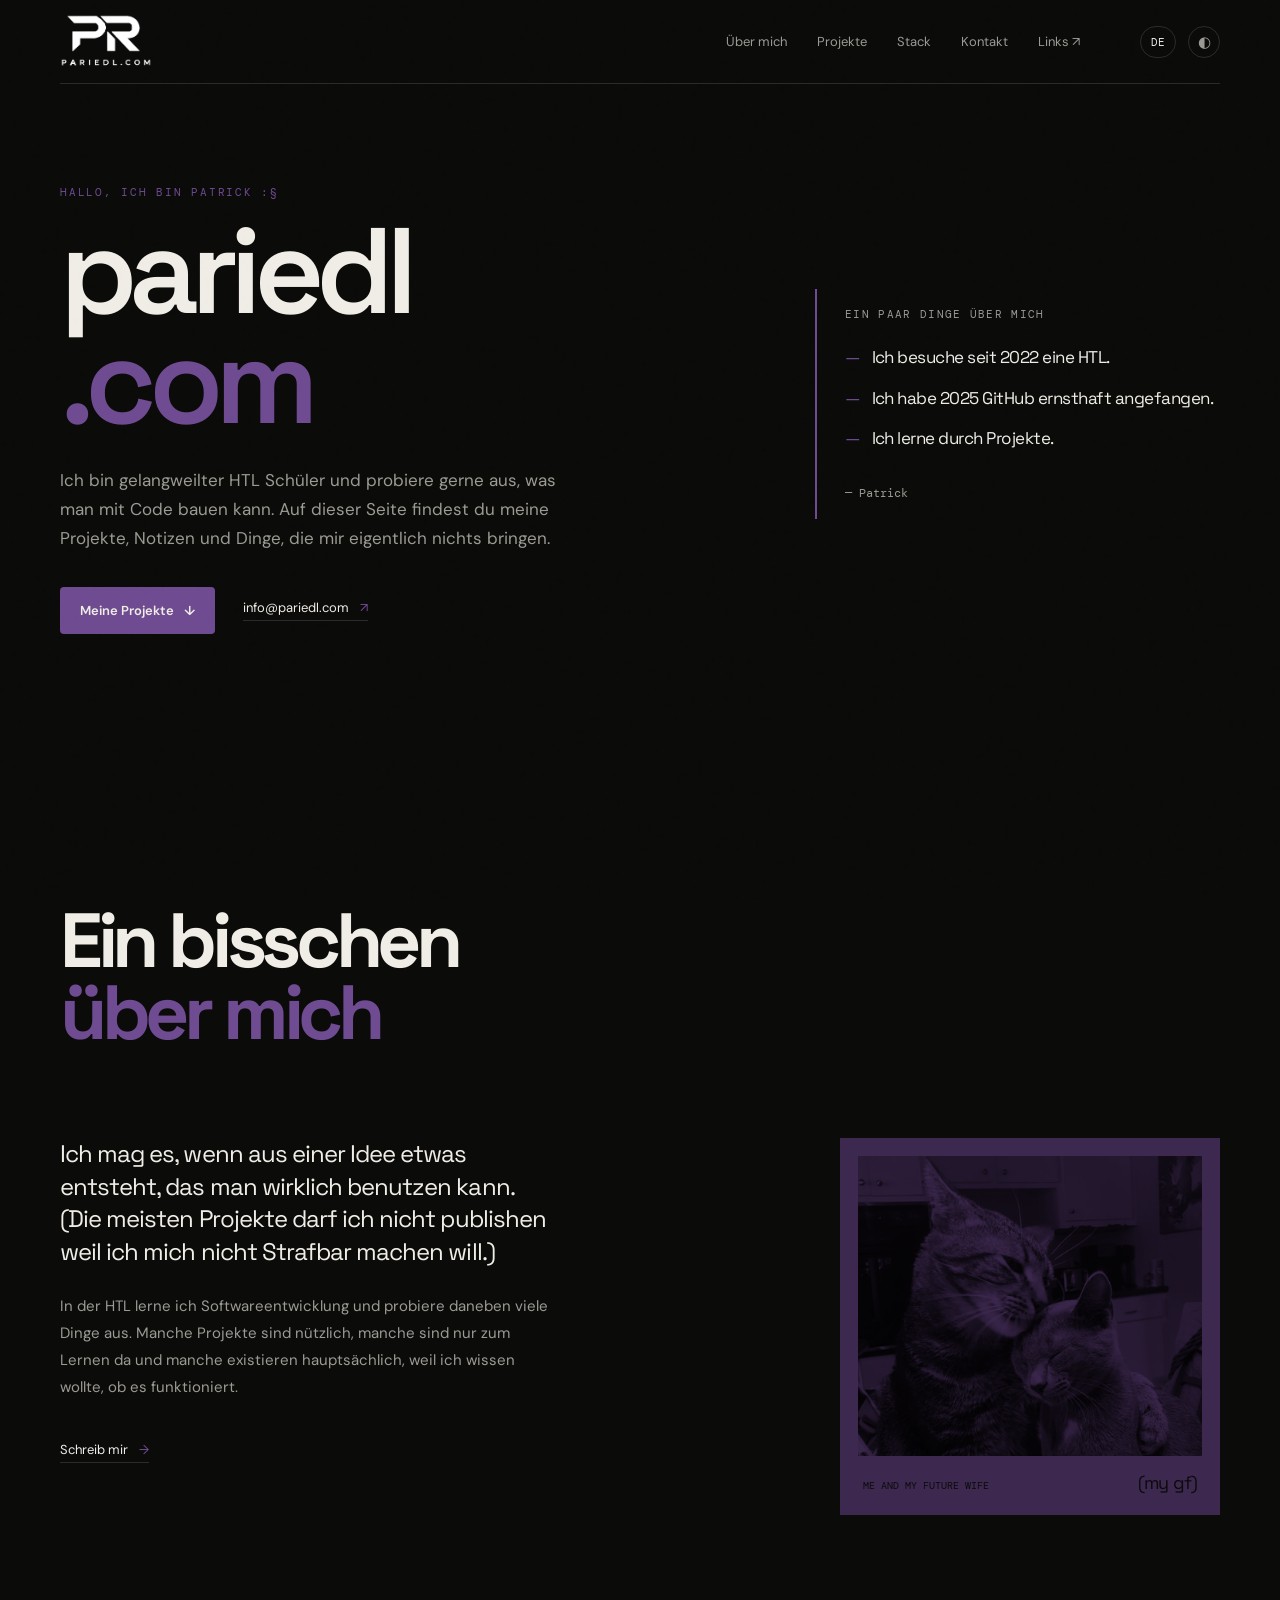
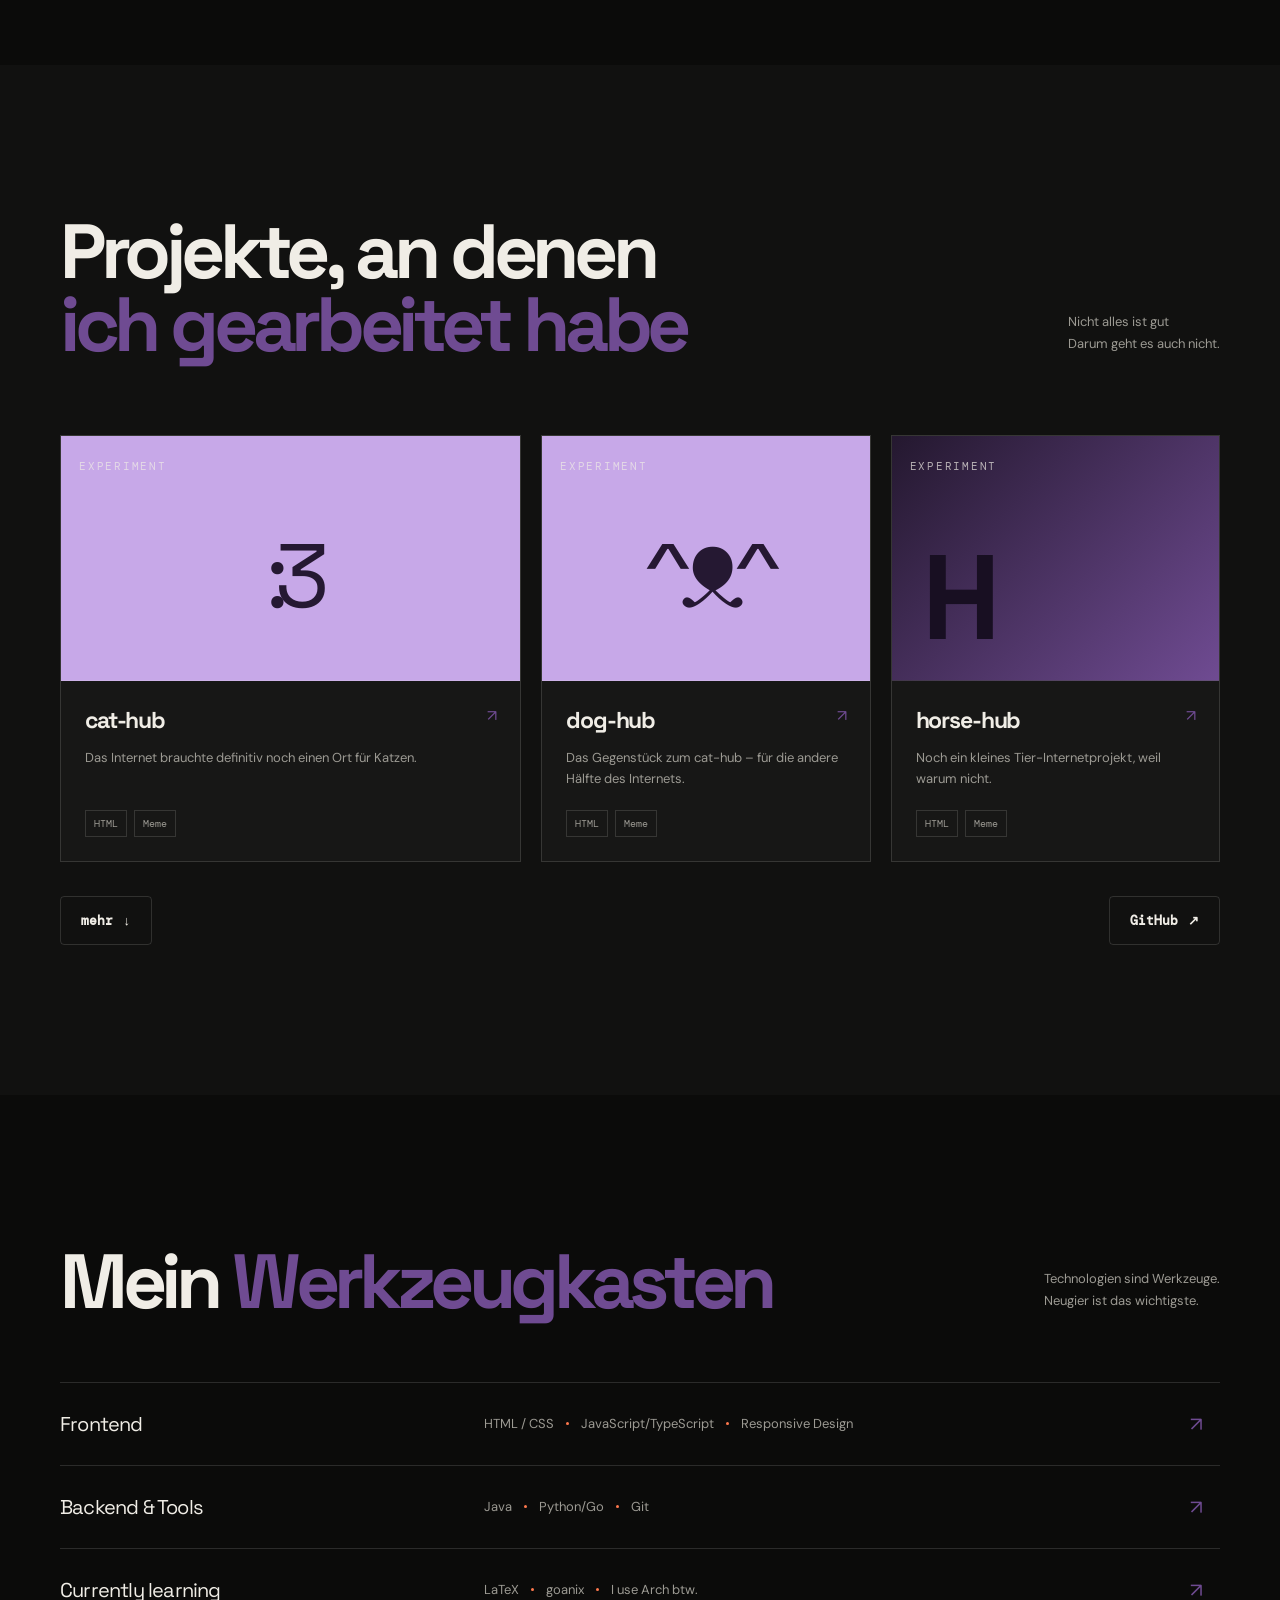
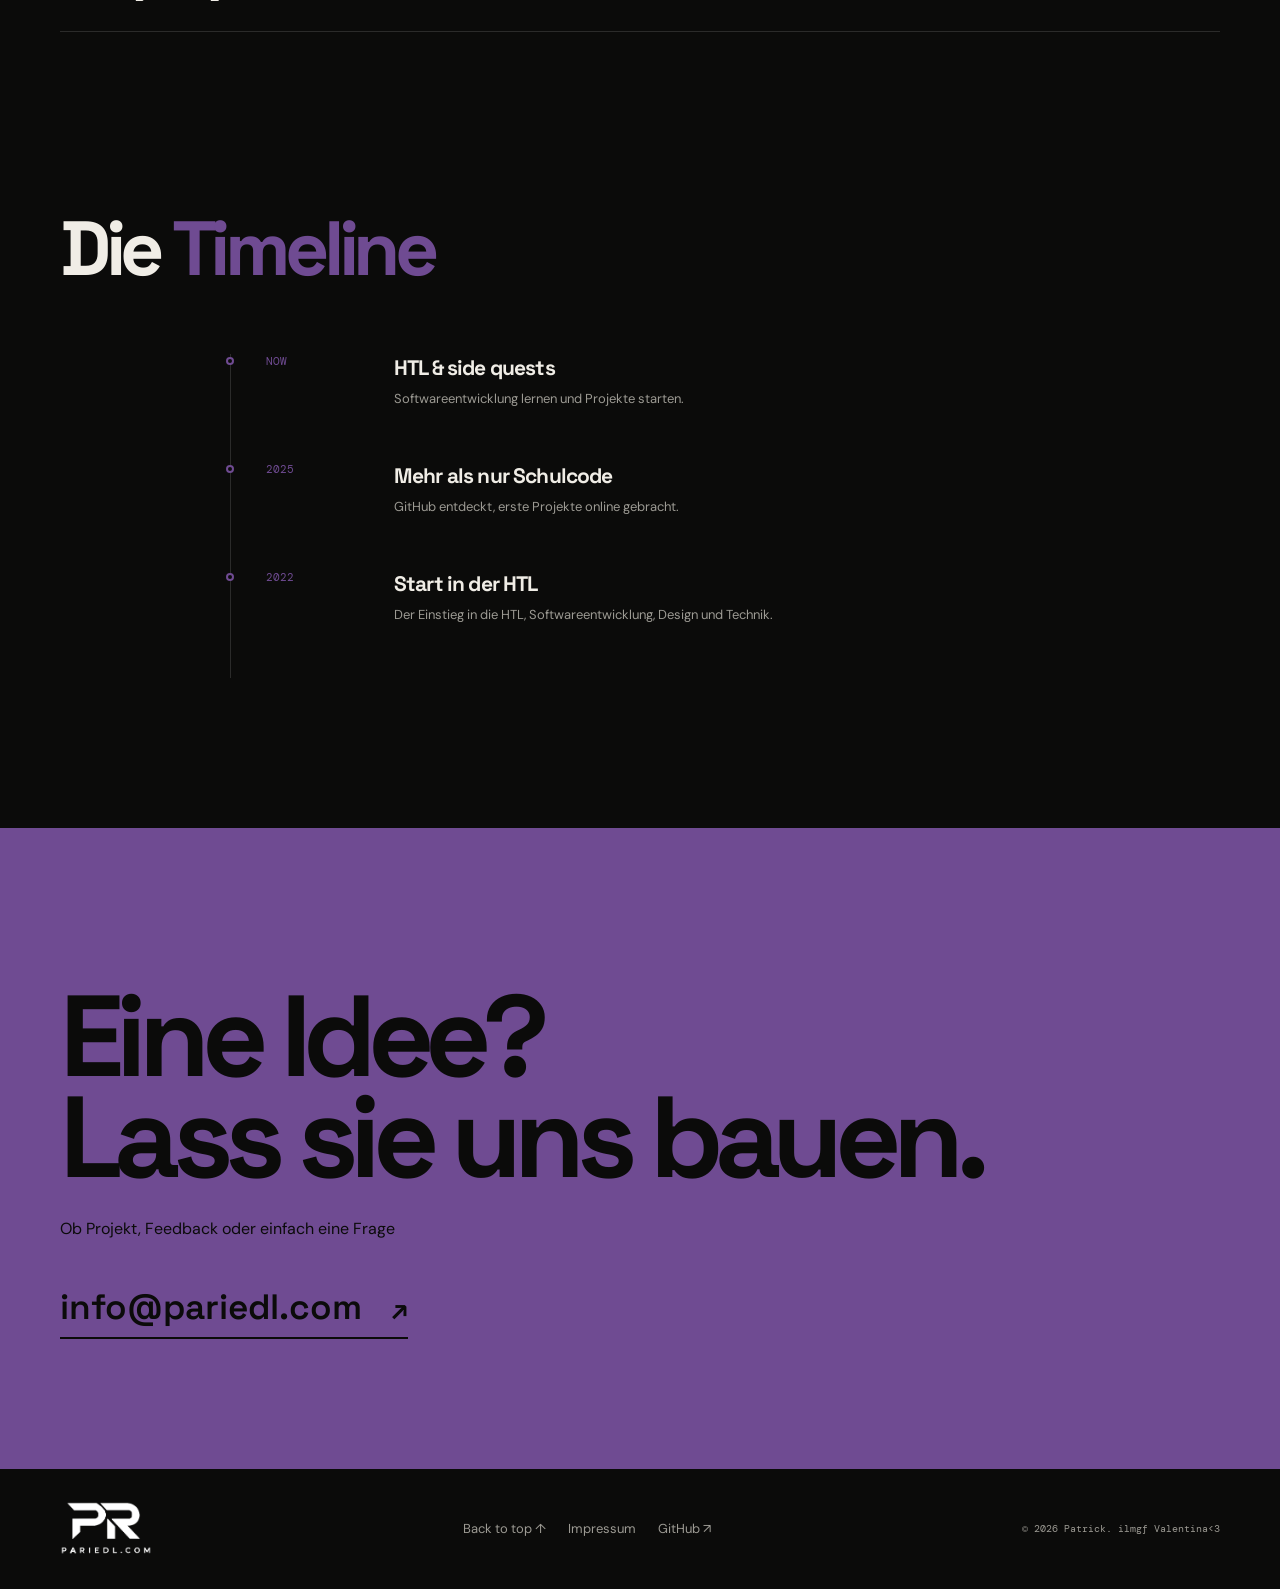
==== commit b8acbae1: "bärchen gamble 1.0v" ====
--- a/index.html
+++ b/index.html
@@ -57,10 +57,10 @@
         <div class="page-width">
           <div class="section-heading reveal"><div><h2>Projekte, an denen<br /><em>ich gearbeitet habe</em></h2></div><p>Nicht alles ist gut<br />Darum geht es auch nicht.</p></div>
           <div class="project-grid">
-            <a class="project-card project-featured reveal" href="https://patrickmaganime.github.io/cat-hub/" target="_blank" rel="noopener noreferrer"><div class="project-visual cat-visual"><span class="visual-tag">EXPERIMENT</span><div class="cat-face">:3</div></div><div class="project-info"><h3>cat-hub <span>↗</span></h3><p>Das Internet brauchte definitiv noch einen Ort für Katzen.</p><div class="tags"><span>Creative code</span><span>HTML</span></div></div></a>
-            <a class="project-card reveal delay-one" href="https://patrickmaganime.github.io/dog-hub/" target="_blank" rel="noopener noreferrer"><div class="project-visual cat-visual"><span class="visual-tag">EXPERIMENT</span><div class="cat-face">^ᴥ^</div></div><div class="project-info"><h3>dog-hub <span>↗</span></h3><p>Das Gegenstück zum cat-hub – für die andere Hälfte des Internets.</p><div class="tags"><span>HTML</span><span>Fun</span></div></div></a>
-            <a class="project-card reveal delay-two" href="https://patrickmaganime.github.io/horse-hub/" target="_blank" rel="noopener noreferrer"><div class="project-visual vault-visual"><span class="visual-tag">EXPERIMENT</span><div class="vault-shape">H</div></div><div class="project-info"><h3>horse-hub <span>↗</span></h3><p>Noch ein kleines Tier-Internetprojekt, weil warum nicht.</p><div class="tags"><span>HTML</span><span>Creative</span></div></div></a>
-            <a class="project-card extra-project reveal" href="https://github.com/PatrickMagAnime/schulevault" target="_blank" rel="noopener noreferrer"><div class="project-visual vault-visual"><span class="visual-tag">WEB APP</span><div class="vault-shape">SV<span>↗</span></div><span class="visual-caption">notes, but make it useful.</span></div><div class="project-info"><h3>schulevault <span>↗</span></h3><p>Ein zentraler Ort für Mitschriften, Wissen und den Versuch, organisiert durch die HTL zu kommen.</p><div class="tags"><span>HTML/CSS</span><span>JavaScript</span><span>Utility</span></div></div></a>
+            <a class="project-card project-featured reveal" href="https://patrickmaganime.github.io/cat-hub/" target="_blank" rel="noopener noreferrer"><div class="project-visual cat-visual"><span class="visual-tag">EXPERIMENT</span><div class="cat-face">:3</div></div><div class="project-info"><h3>cat-hub <span>↗</span></h3><p>Das Internet braucht mehr Katzen.</p><div class="tags"><span>HTML</span><span>Meme</span></div></div></a>
+            <a class="project-card reveal delay-one" href="https://patrickmaganime.github.io/dog-hub/" target="_blank" rel="noopener noreferrer"><div class="project-visual cat-visual"><span class="visual-tag">EXPERIMENT</span><div class="cat-face">^ᴥ^</div></div><div class="project-info"><h3>dog-hub <span>↗</span></h3><p>Das Gegenstück zum cat-hub.</p><div class="tags"><span>HTML</span><span>Meme</span></div></div></a>
+            <a class="project-card reveal delay-two" href="https://patrickmaganime.github.io/horse-hub/" target="_blank" rel="noopener noreferrer"><div class="project-visual vault-visual"><span class="visual-tag">EXPERIMENT</span><div class="vault-shape">H</div></div><div class="project-info"><h3>horse-hub <span>↗</span></h3><p>Noch ein Tier Projekt, weil warum nicht.</p><div class="tags"><span>HTML</span><span>Meme</span></div></div></a>
+            <a class="project-card extra-project reveal" href="https://github.com/PatrickMagAnime/schulevault" target="_blank" rel="noopener noreferrer"><div class="project-visual vault-visual"><span class="visual-tag">WEB APP</span><div class="vault-shape">SV<span>↗</span></div><span class="visual-caption">Veraltete Schulmitschriften</span></div><div class="project-info"><h3>schulevault <span>↗</span></h3><p>Ein Ort für Mitschriften, Wissen und den Versuch, organisiert durch die HTL zu kommen. (hat nicht geklappt)</p><div class="tags"><span>Obsidian</span><span>LaTex</span><span>AI</span></div></div></a>
             <a class="project-card extra-project reveal" href="https://github.com/PatrickMagAnime/Schule_SEW" target="_blank" rel="noopener noreferrer"><div class="project-visual java-visual"><span class="visual-tag">SCHOOL</span><div class="terminal"><span>&gt; java</span><strong>System.out<br />.println();</strong></div></div><div class="project-info"><h3>Schule_SEW <span>↗</span></h3><p>Schulprojekte, Java-Syntax und viele Lernmomente.</p><div class="tags"><span>Java</span><span>Learning</span></div></div></a>
             <a class="project-card extra-project reveal" href="https://github.com/PatrickMagAnime/Discord_Video_Converter" target="_blank" rel="noopener noreferrer"><div class="project-visual java-visual"><span class="visual-tag">TOOL</span><div class="terminal"><span>&gt; convert</span><strong>video<br />&lt; 10 MB</strong></div></div><div class="project-info"><h3>Discord Video Converter <span>↗</span></h3><p>Videos für Discord kleiner machen, ohne großes Drama.</p><div class="tags"><span>Python</span><span>Utility</span></div></div></a>
             <a class="project-card extra-project reveal" href="https://github.com/PatrickMagAnime/osu_skin" target="_blank" rel="noopener noreferrer"><div class="project-visual cat-visual"><span class="visual-tag">CUSTOM</span><div class="cat-face">osu!</div></div><div class="project-info"><h3>osu_skin <span>↗</span></h3><p>Ein eigenes Skin-Projekt für osu!.</p><div class="tags"><span>Design</span><span>Game</span></div></div></a>
@@ -93,7 +93,7 @@
       </section>
     </main>
 
-    <footer class="site-footer page-width"><a class="brand" href="#top"><img src="bilder/pariedl-logo.png" alt="pariedl.com" /></a><div class="footer-links"><a href="#top">Back to top ↑</a><a href="impressum.html">Impressum</a><a href="https://github.com/PatrickMagAnime" target="_blank" rel="noopener noreferrer">GitHub ↗</a></div><span class="footer-note">© 2026 Patrick. ilmgf Valentina&lt;3</span></footer>
+    <footer class="site-footer page-width"><a class="brand" href="#top"><img src="bilder/pariedl-logo.png" alt="pariedl.com" /></a><div class="footer-links"><a href="#top">Back to top ↑</a><a href="impressum.html">Impressum</a><a href="https://github.com/PatrickMagAnime" target="_blank" rel="noopener noreferrer">GitHub ↗</a></div><span class="footer-note">© 2026 Patrick. <a href="baerchen.html" style="color: inherit; text-decoration: none;">ilmgf Valentina&lt;3</a></span></footer>
     <script src="script.js?v=20260930-mobile"></script>
   </body>
 </html>
